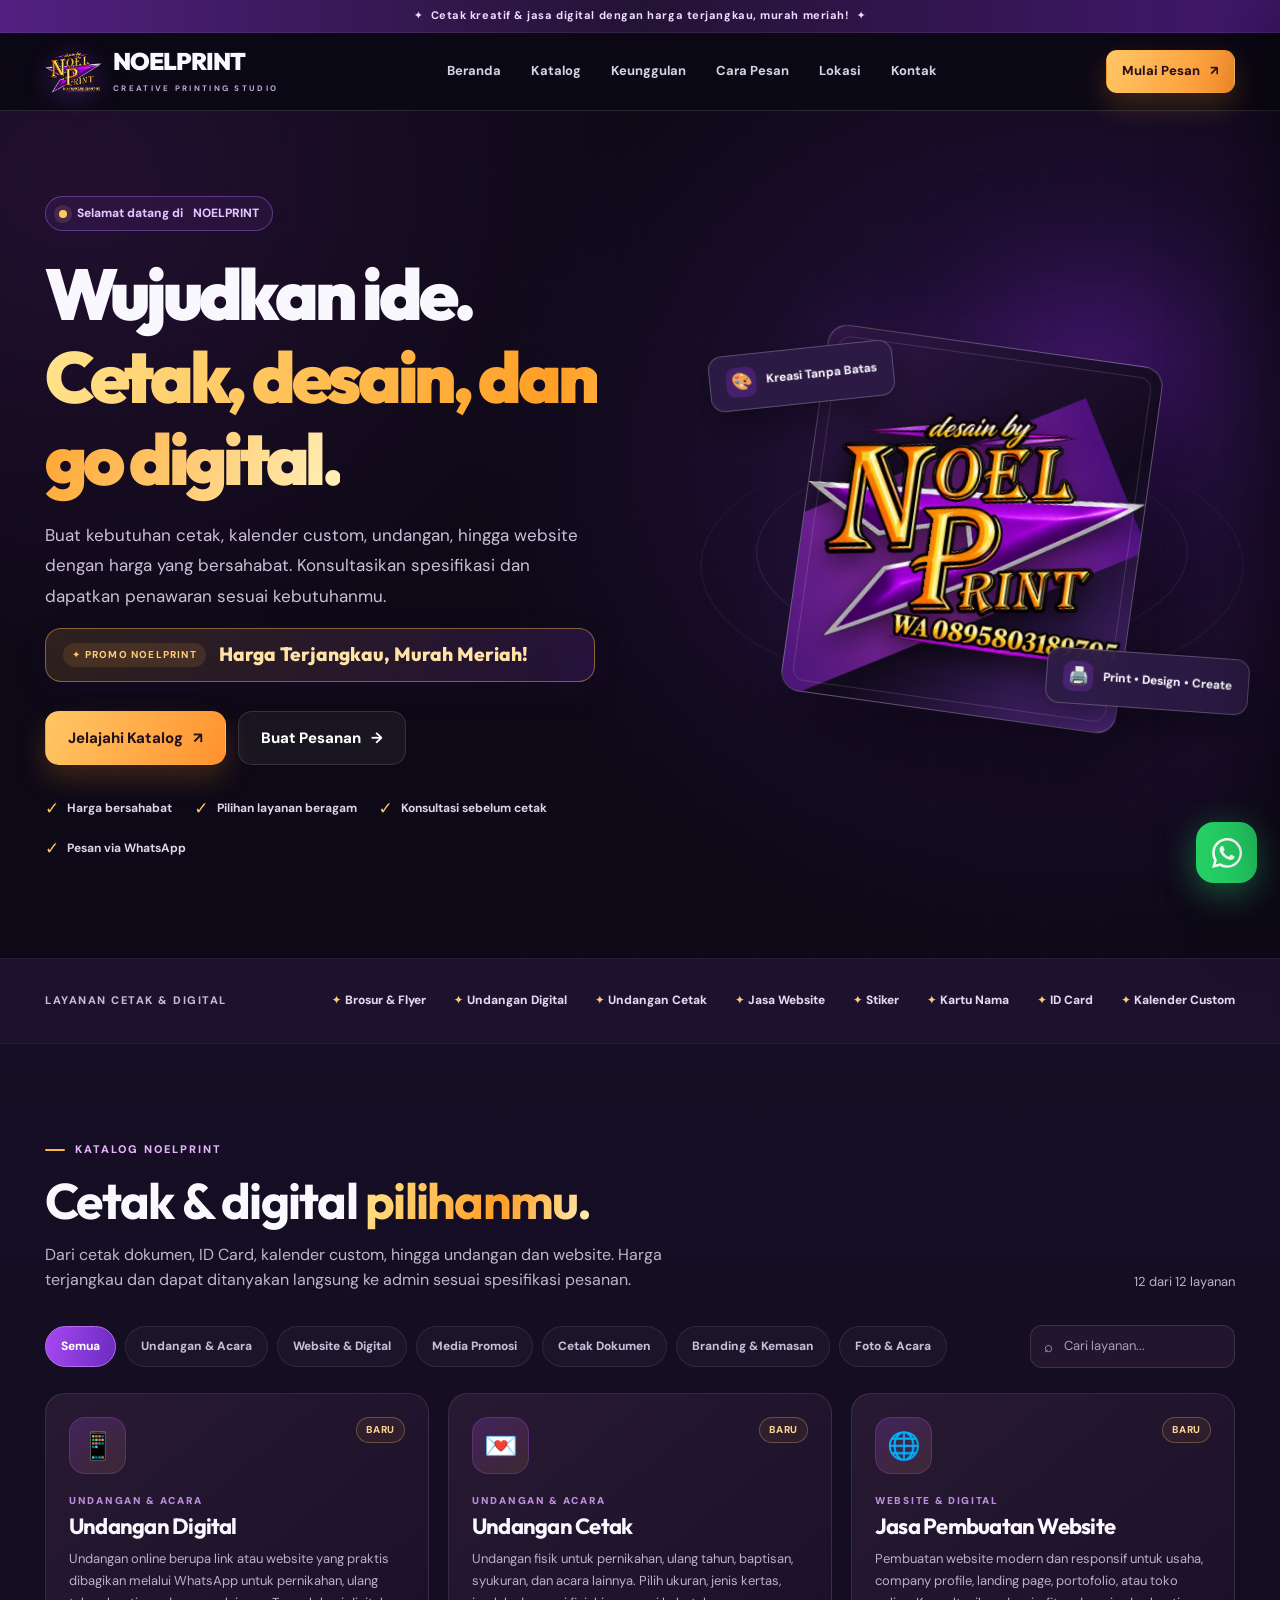
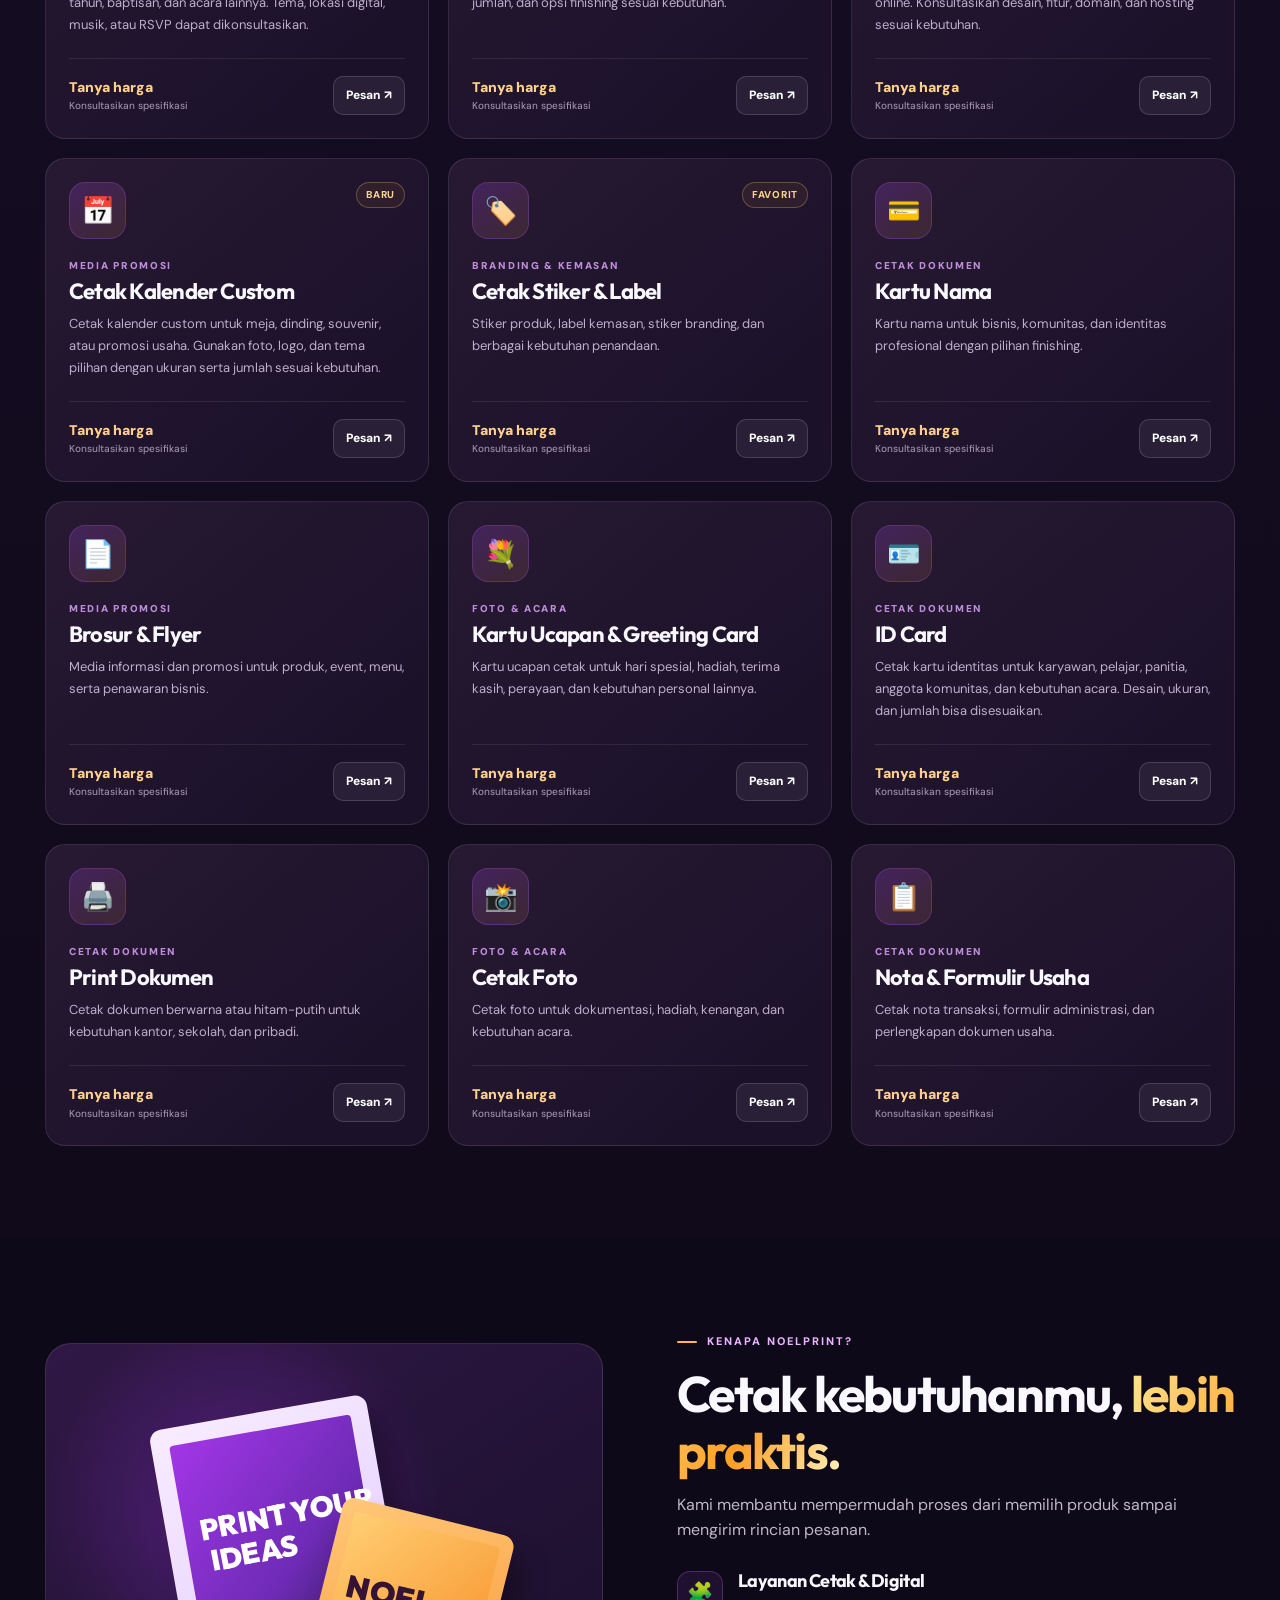
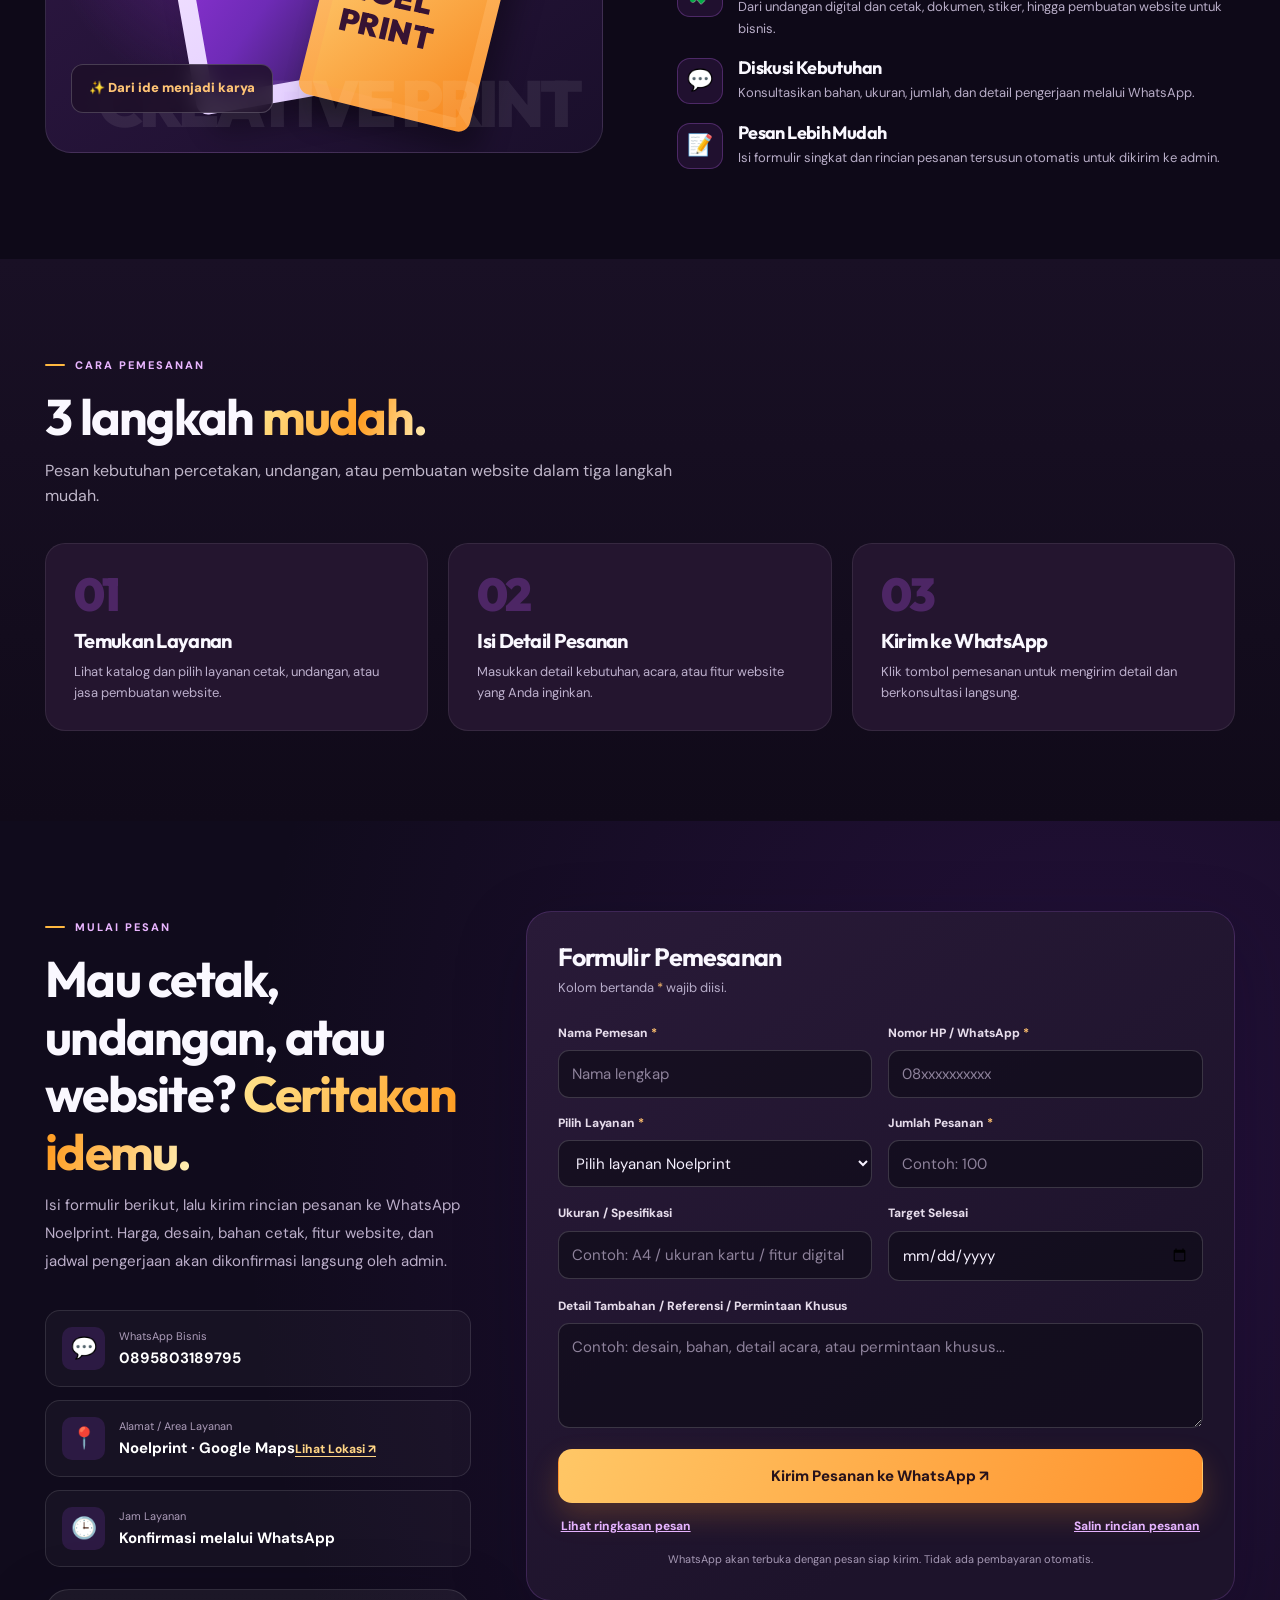
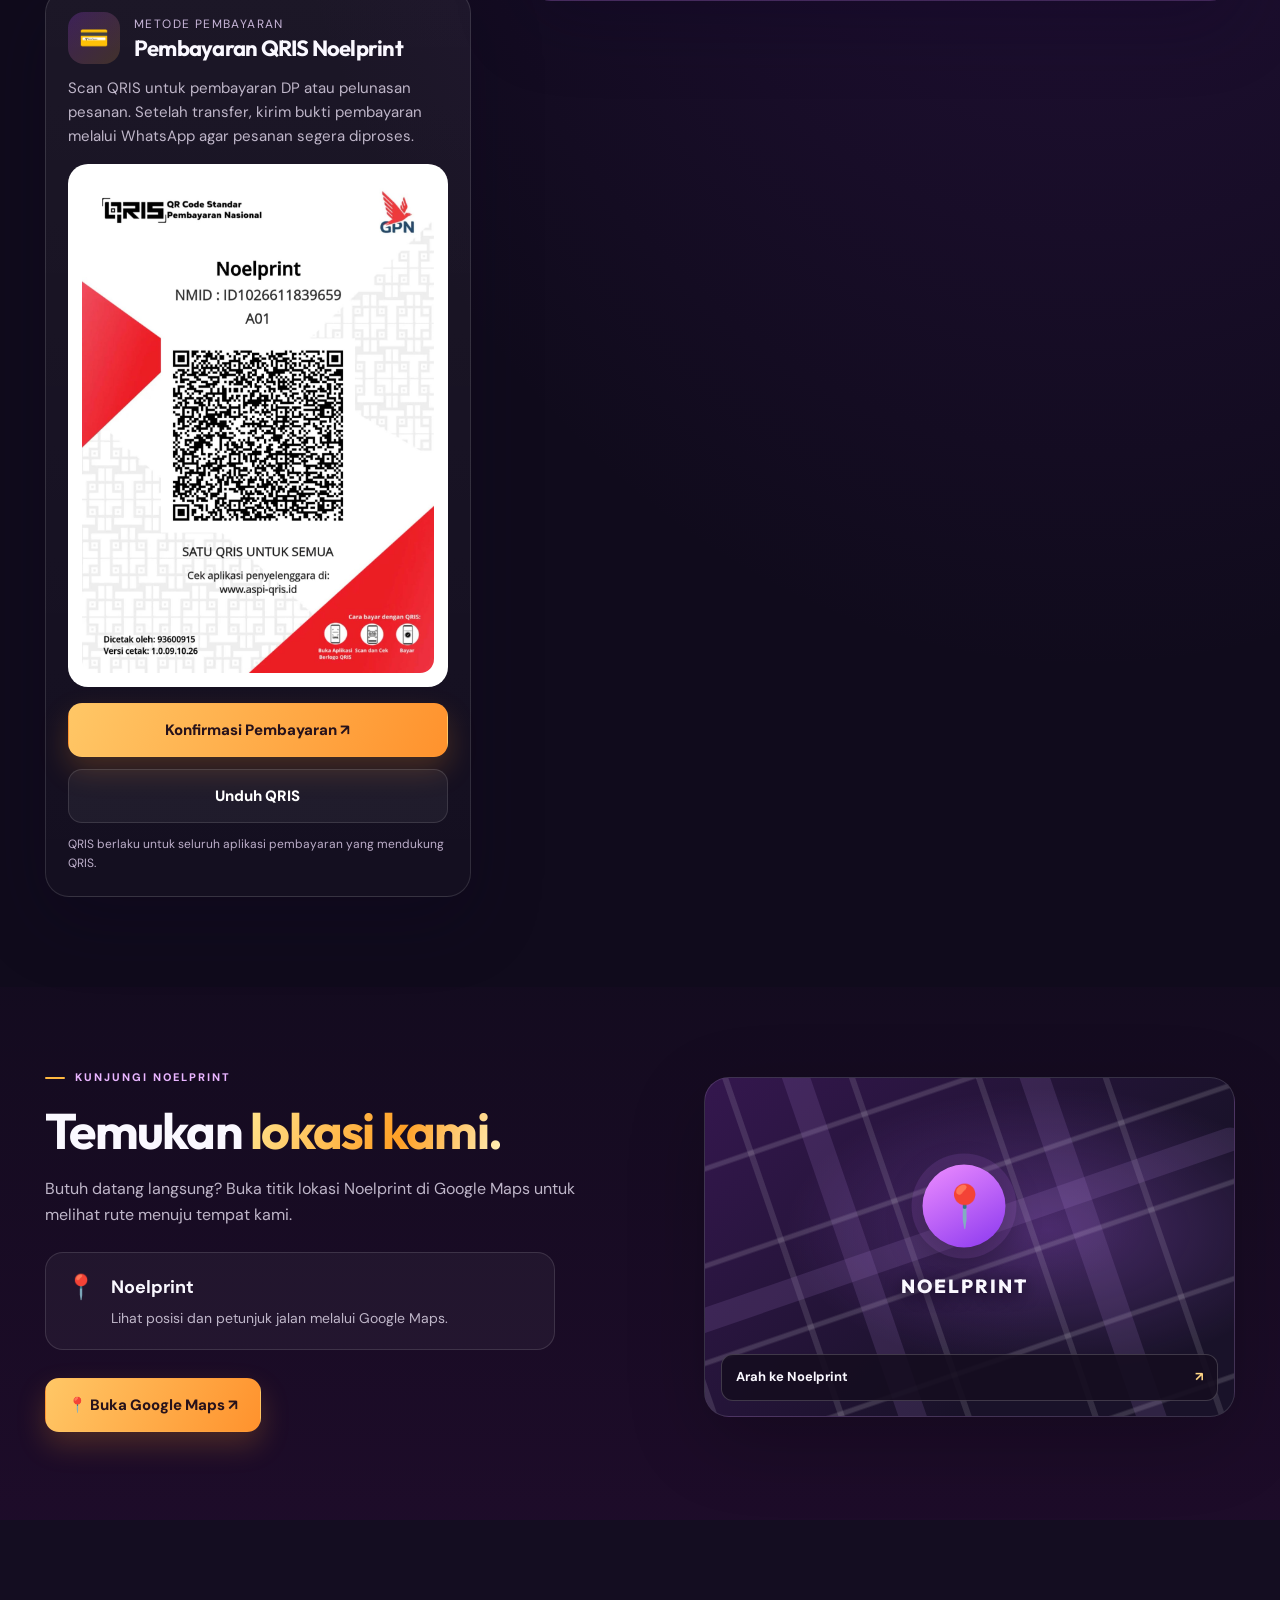
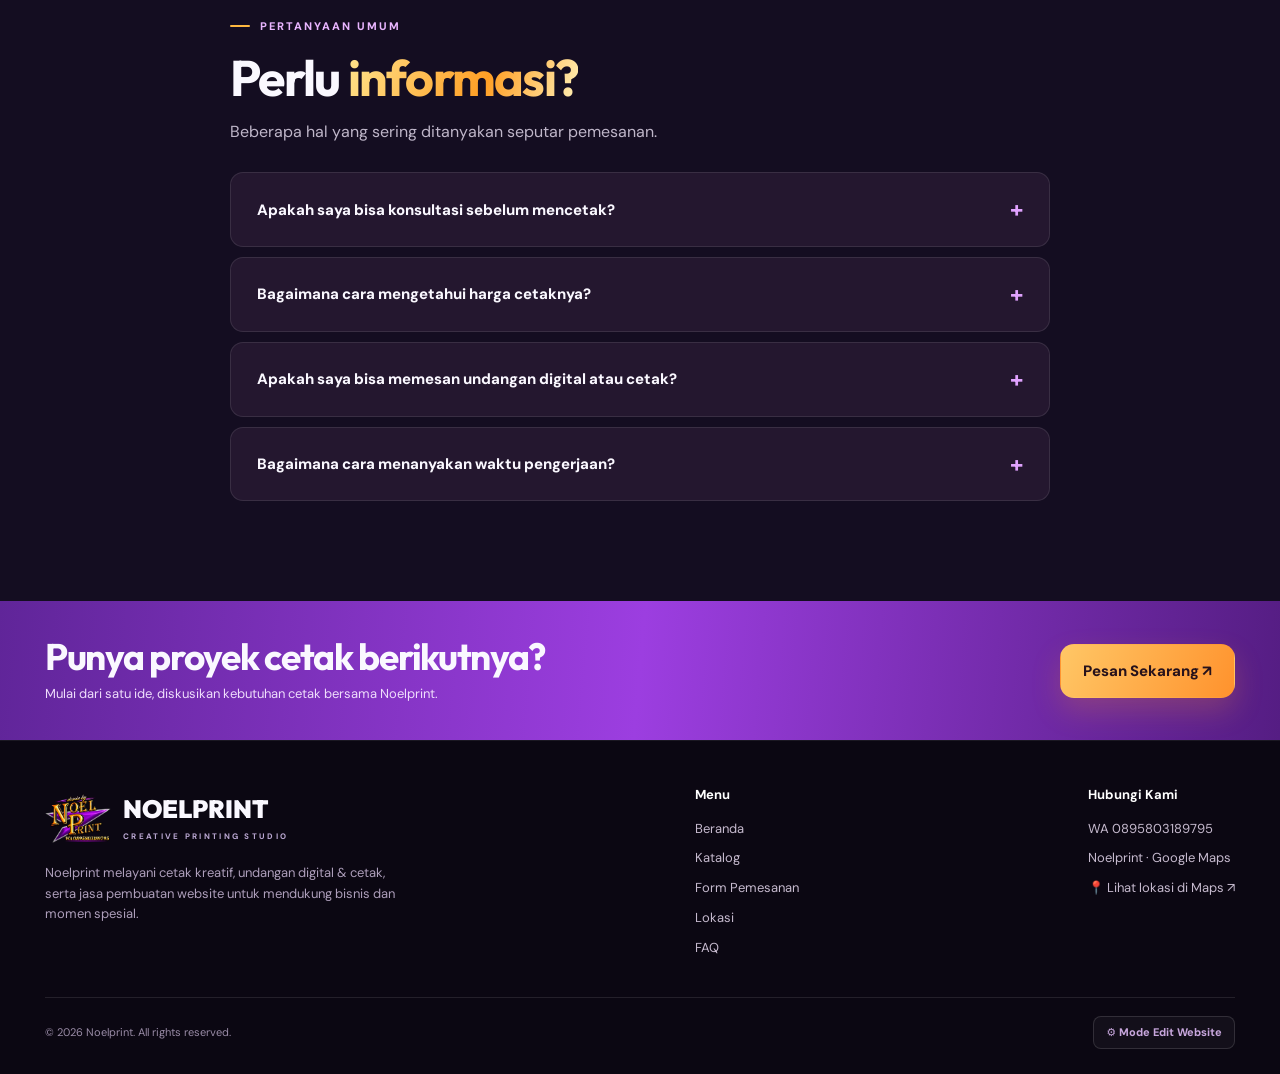
==== index.html @ 6c7ff6c9 "Add homepage entry point for GitHub Pages" ====
<!doctype html>
<html lang="id">
<head>
<meta charset="utf-8">
<meta name="viewport" content="width=device-width,initial-scale=1">
<title>Noelprint | Percetakan & Kreatif</title>
<meta name="description" content="Noelprint — percetakan, undangan, jasa pembuatan website, dan pembayaran QRIS.">
<meta http-equiv="refresh" content="0; url=./Noelprint_Website_Editable.html">
<link rel="canonical" href="./Noelprint_Website_Editable.html">
<style>html,body{margin:0;min-height:100%;background:#12091e;color:#fff;font:16px/1.6 system-ui,sans-serif}main{max-width:540px;margin:15vh auto;padding:32px;border:1px solid #624577;border-radius:18px;text-align:center}a{color:#ffcd78}</style>
<script>window.location.replace(new URL('./Noelprint_Website_Editable.html',window.location.href).href);</script>
</head>
<body><main><h1>NOELPRINT</h1><p>Sedang membuka website Noelprint…</p><p>Jika halaman tidak berpindah otomatis, <a href="./Noelprint_Website_Editable.html">klik di sini untuk membuka Noelprint</a>.</p></main></body></html>
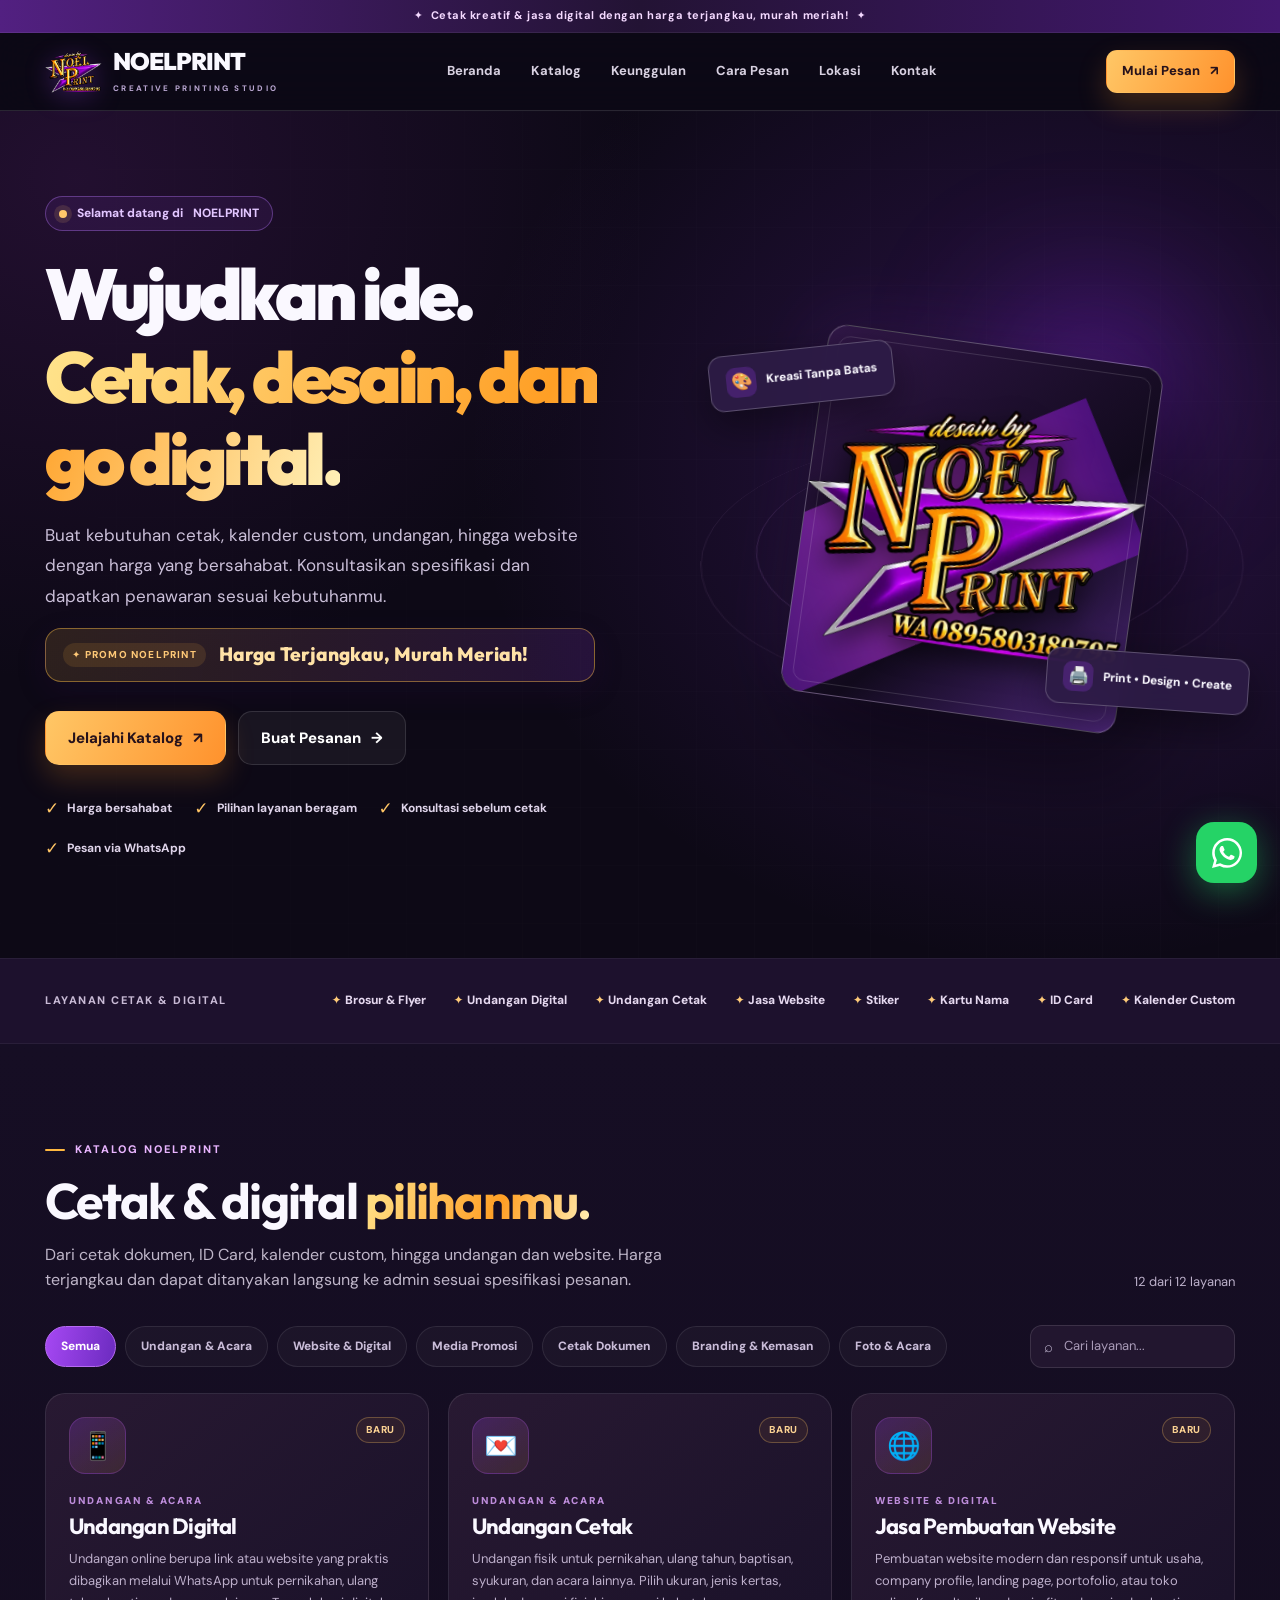
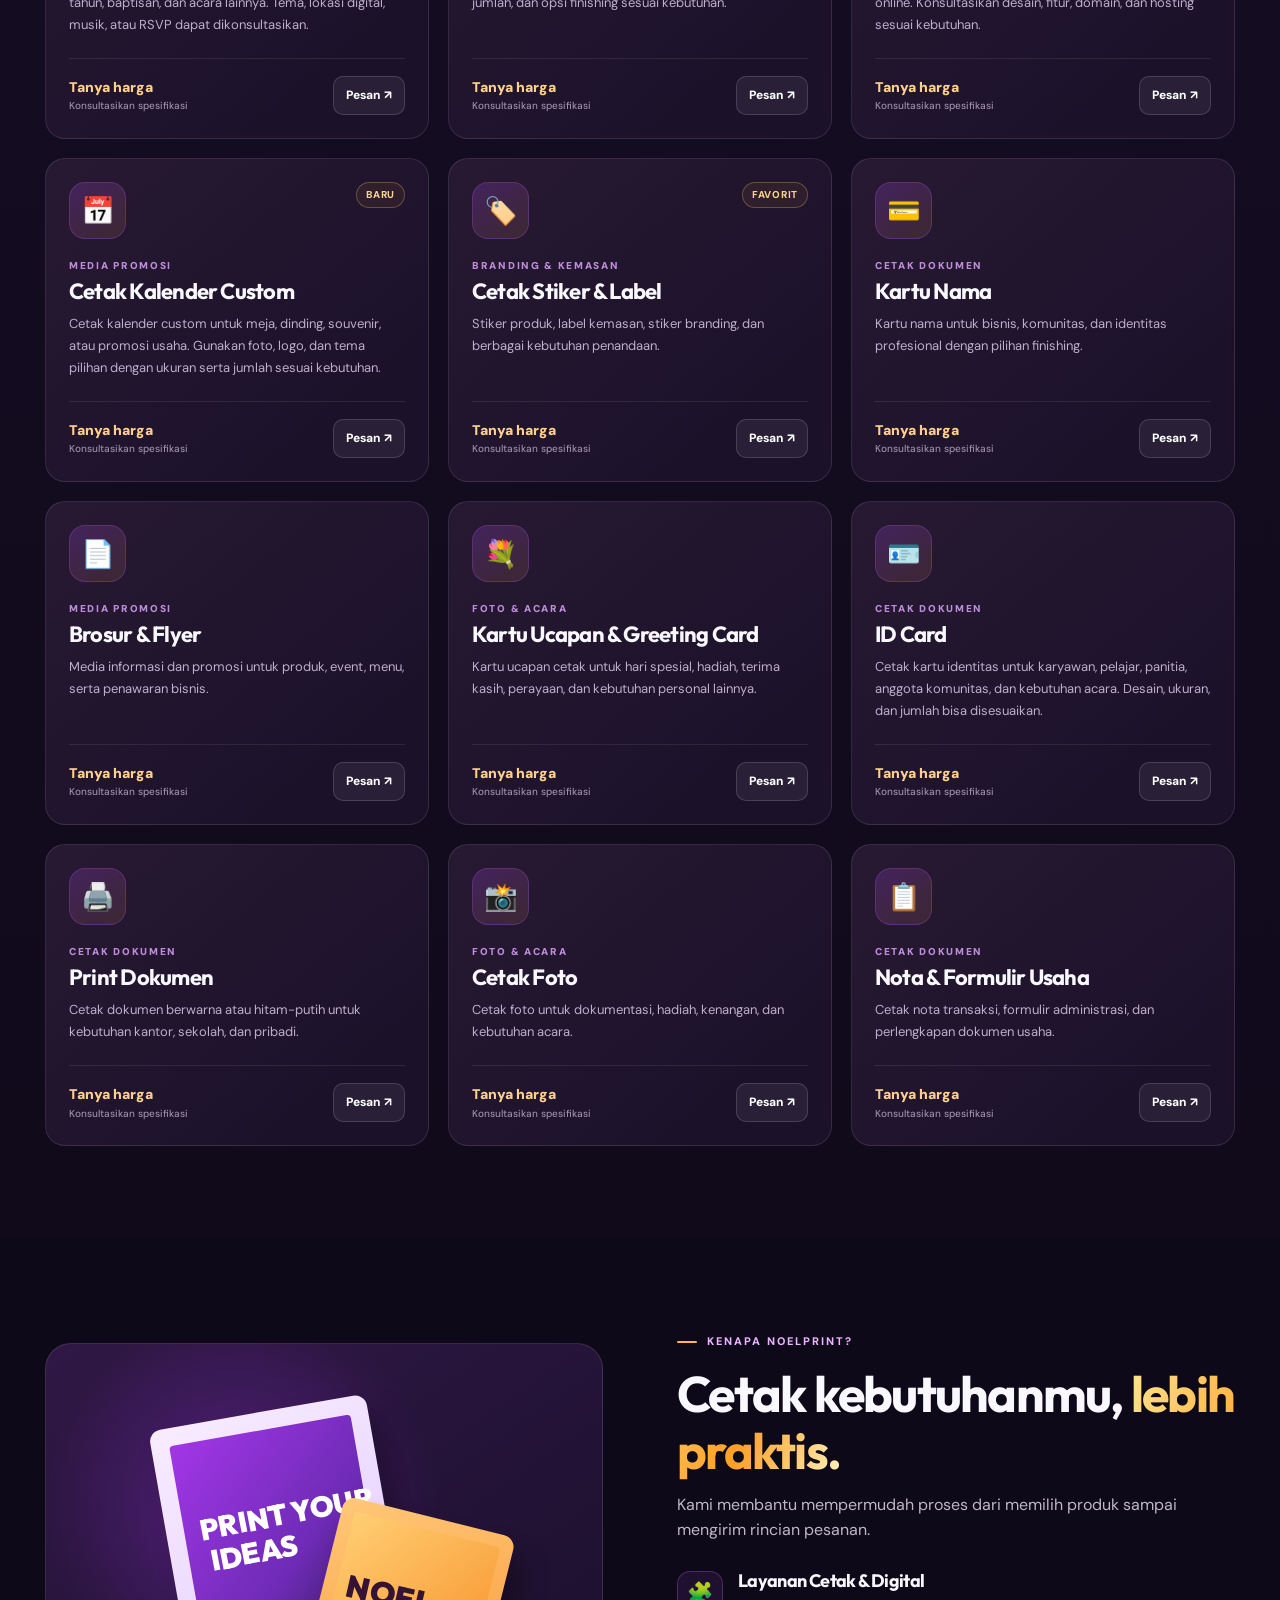
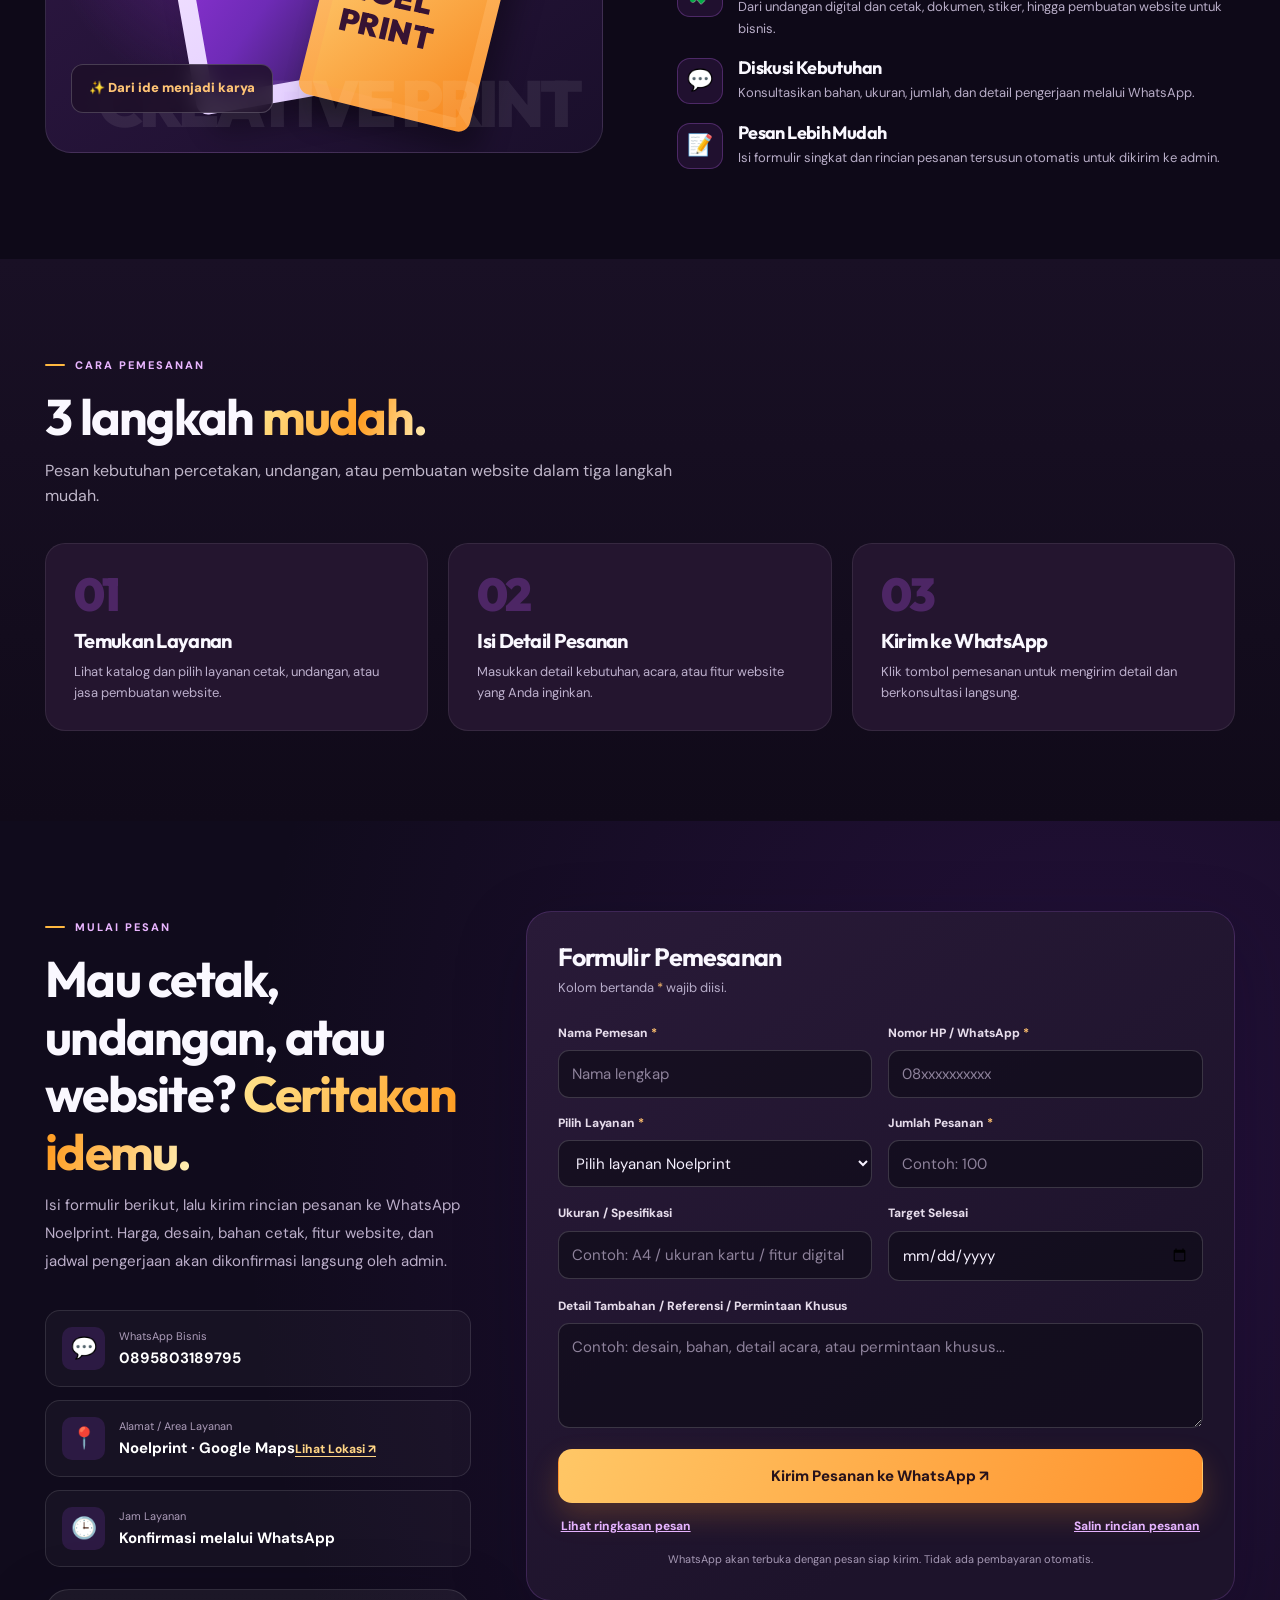
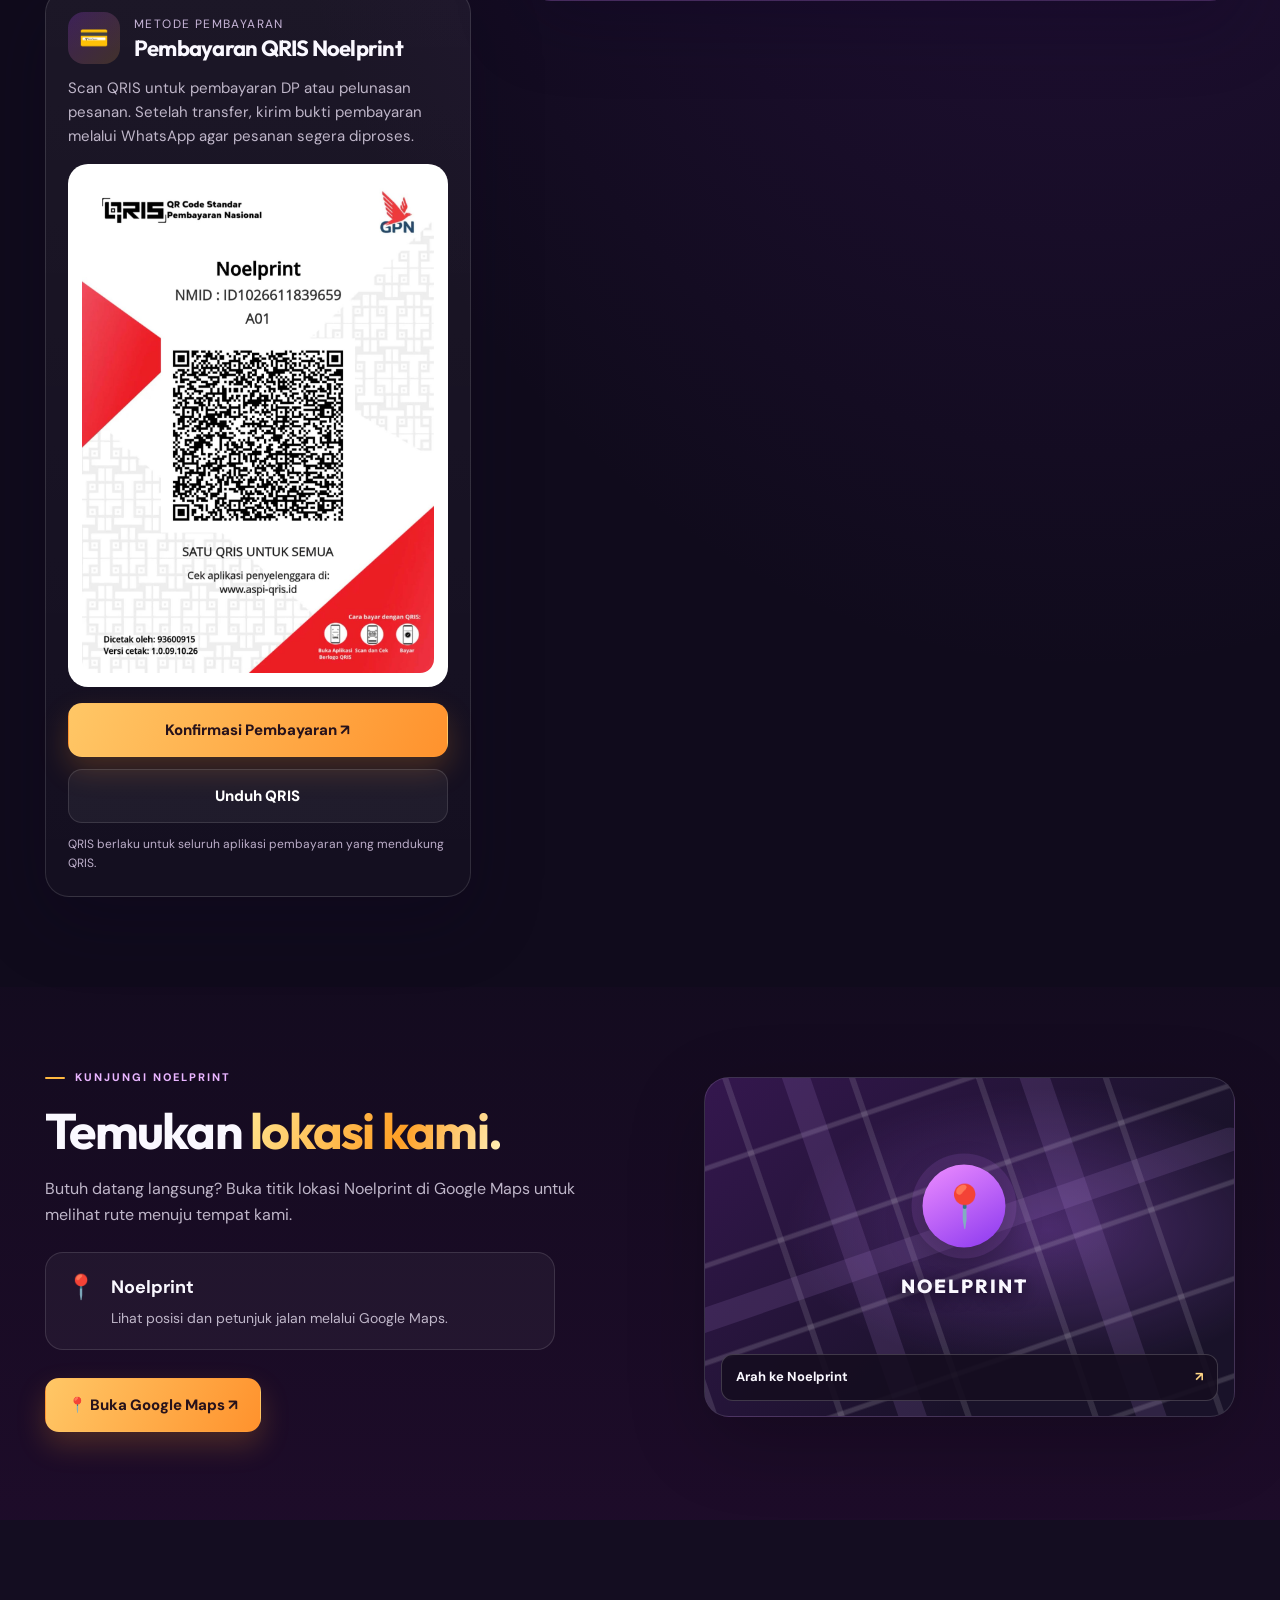
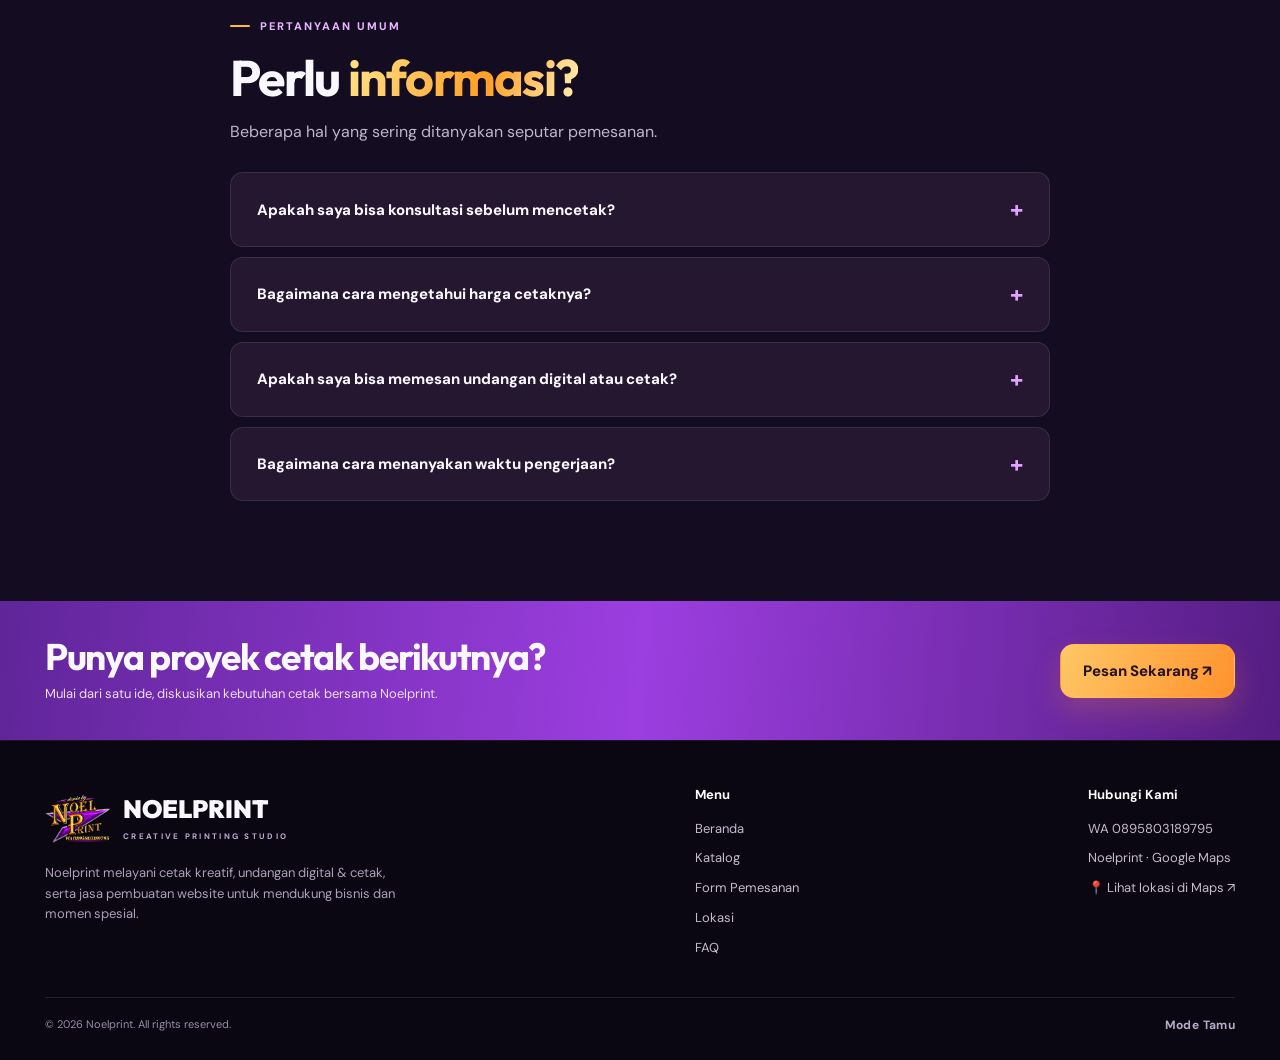
==== commit ab1ba70b: "Publish Noelprint guest homepage separate from owner editor" ====
--- a/index.html
+++ b/index.html
@@ -1,13 +1,186 @@
 <!doctype html>
 <html lang="id">
 <head>
-<meta charset="utf-8">
-<meta name="viewport" content="width=device-width,initial-scale=1">
+<meta charset="utf-8" />
+<meta name="viewport" content="width=device-width, initial-scale=1" />
+<meta name="theme-color" content="#140b20" />
+<meta name="description" content="Noelprint — jasa pembuatan website, undangan digital, undangan cetak, dan percetakan. Lihat katalog dan pesan langsung melalui WhatsApp." />
 <title>Noelprint | Percetakan & Kreatif</title>
-<meta name="description" content="Noelprint — percetakan, undangan, jasa pembuatan website, dan pembayaran QRIS.">
-<meta http-equiv="refresh" content="0; url=./Noelprint_Website_Editable.html">
-<link rel="canonical" href="./Noelprint_Website_Editable.html">
-<style>html,body{margin:0;min-height:100%;background:#12091e;color:#fff;font:16px/1.6 system-ui,sans-serif}main{max-width:540px;margin:15vh auto;padding:32px;border:1px solid #624577;border-radius:18px;text-align:center}a{color:#ffcd78}</style>
-<script>window.location.replace(new URL('./Noelprint_Website_Editable.html',window.location.href).href);</script>
+<style>
+@import url('https://fonts.googleapis.com/css2?family=DM+Sans:wght@400;500;600;700;800&family=Outfit:wght@400;500;600;700;800;900&display=swap');
+:root{--bg:#0d0916;--bg2:#160e25;--panel:#20152e;--purple:#a843f7;--accent:#a943f7;--yellow:#ffb840;--text:#faf8ff;--muted:#bfb6c9;--stroke:rgba(255,255,255,.12);--shadow:0 24px 70px rgba(12,3,31,.25);--radius:22px}
+*{box-sizing:border-box}html{scroll-behavior:smooth;scroll-padding-top:94px}body{margin:0;background:var(--bg);color:var(--text);font:15px/1.6 'DM Sans',system-ui,-apple-system,'Segoe UI',sans-serif;overflow-x:hidden}body.lock{overflow:hidden}button,input,textarea,select{font:inherit}button{cursor:pointer}a{text-decoration:none;color:inherit}button:focus-visible,a:focus-visible,input:focus-visible,select:focus-visible,textarea:focus-visible{outline:3px solid var(--yellow);outline-offset:3px}::selection{background:#ad51ee88;color:#fff}.container{width:min(1190px,calc(100% - 48px));margin:auto}.gradient-text{background:linear-gradient(110deg,#ffe28a 2%,#ff9f25 60%,#fff2ba);-webkit-background-clip:text;background-clip:text;color:transparent}.section{padding:90px 0}.eyebrow{display:inline-flex;align-items:center;gap:10px;color:#e9b5ff;font-weight:800;font-size:11px;text-transform:uppercase;letter-spacing:2px}.eyebrow:before{content:'';width:20px;height:2px;border-radius:2px;background:var(--yellow)}h1,h2,h3,h4,p{margin-top:0}h1,h2,h3,h4{font-family:'Outfit','DM Sans',sans-serif;line-height:1.15;letter-spacing:-.035em}h2{font-size:clamp(32px,4vw,50px);margin:14px 0 12px}h3{font-size:21px}.section-lead{color:var(--muted);font-size:16px;max-width:650px;margin:0}.btn{border:1px solid transparent;display:inline-flex;align-items:center;justify-content:center;gap:10px;border-radius:14px;padding:14px 22px;min-height:50px;font-weight:800;white-space:nowrap;transition:.2s transform,.2s background,.2s border,.2s box-shadow}.btn:hover{transform:translateY(-2px)}.btn-primary{background:linear-gradient(115deg,#ffc766,#ff922d);color:#27121b;box-shadow:0 13px 29px #ff992536}.btn-primary:hover{box-shadow:0 16px 30px #ff99254d}.btn-outline{background:rgba(255,255,255,.05);border-color:var(--stroke);color:#fff}.btn-outline:hover{background:rgba(255,255,255,.12)}.btn-purple{background:linear-gradient(115deg,var(--accent),#692ec9);color:#fff}.btn:disabled{opacity:.47;cursor:not-allowed;box-shadow:none;transform:none}.small-btn{padding:10px 15px;min-height:40px;font-size:13px;border-radius:11px}
+/* HEADER */
+.announcement{height:33px;background:linear-gradient(90deg,#522081,#231334,#43186f);border-bottom:1px solid #fff1;text-align:center;display:flex;align-items:center;justify-content:center;font-size:11px;letter-spacing:.05em;color:#f4d9ff;font-weight:700}.announcement strong{color:#ffce75}.site-header{position:sticky;top:0;z-index:40;background:rgba(13,9,22,.84);backdrop-filter:blur(20px);-webkit-backdrop-filter:blur(20px);border-bottom:1px solid var(--stroke)}.nav{height:77px;display:flex;align-items:center;justify-content:space-between;gap:16px}.brand{display:flex;align-items:center;gap:11px;min-width:0}.brand-symbol{width:57px;height:57px;object-fit:contain;filter:drop-shadow(0 5px 12px #a444f750)}.brand-name{font:900 24px/1 'Outfit',sans-serif;letter-spacing:-.04em}.brand-name span{color:var(--yellow)}.brand-sub{display:block;letter-spacing:2.3px;text-transform:uppercase;font-size:8px;font-weight:800;color:#b9a6d0;margin-top:5px}.nav-links{display:flex;align-items:center;gap:30px;font-weight:700;font-size:13px;color:#d8d1e1}.nav-links a:hover{color:var(--yellow)}.nav-actions{display:flex;align-items:center;gap:11px}.mobile-menu-btn{display:none;background:#ffffff15;border:1px solid var(--stroke);border-radius:11px;color:white;width:44px;height:44px;align-items:center;justify-content:center;font-size:22px}.mobile-menu{display:none;border-top:1px solid var(--stroke);padding:12px 24px 23px;background:#160e24}.mobile-menu a{display:block;padding:12px;border-bottom:1px solid #ffffff12;font-weight:700}.mobile-menu.open{display:block}
+/* HERO */
+.hero{position:relative;isolation:isolate;background:radial-gradient(ellipse 58% 76% at 83% 40%,rgba(130,44,213,.23),transparent 80%),radial-gradient(ellipse 60% 80% at 6% 8%,#3a164c7a,transparent 74%),#0d0916;overflow:hidden}.hero:before{content:'';position:absolute;inset:0;z-index:-1;opacity:.23;background-image:linear-gradient(#ffffff0d 1px,transparent 1px),linear-gradient(90deg,#ffffff0d 1px,transparent 1px);background-size:58px 58px;mask-image:linear-gradient(90deg,#0004,#000 70%)}.hero-inner{display:grid;grid-template-columns:1.08fr .92fr;align-items:center;gap:46px;padding:85px 0 95px;min-height:615px}.hero-pill{display:inline-flex;align-items:center;gap:10px;padding:7px 13px;border:1px solid #b779fa60;color:#e2c6ff;background:#9146d61b;border-radius:999px;font-size:12px;font-weight:800}.pulse{width:8px;height:8px;border-radius:100%;background:#ffc76a;box-shadow:0 0 0 5px #ffc76a20}.hero h1{font-size:clamp(46px,5.6vw,82px);letter-spacing:-.06em;margin:22px 0 19px;max-width:660px}.hero h1 strong{font-weight:900}.hero p{color:#cbc0d9;max-width:540px;font-size:17px;line-height:1.8}.hero-actions{display:flex;gap:12px;flex-wrap:wrap;margin:29px 0 30px}.hero-points{display:flex;flex-wrap:wrap;gap:13px 22px;color:#dfd4ea;font-size:12px;font-weight:700}.hero-points span{display:flex;align-items:center;gap:8px}.check{color:#ffc565;font-size:17px}.hero-art{height:472px;position:relative;display:flex;align-items:center;justify-content:center;perspective:800px}.orbit{position:absolute;border:1px solid #dd9aff25;border-radius:50%;width:420px;height:420px;transform:rotateX(63deg) rotate(-16deg)}.orbit:nth-child(2){width:520px;height:520px;border-color:#efb5ff13}.poster-card{height:370px;width:338px;position:relative;transform:rotate(8deg);border:1px solid #fff4;border-radius:20px;background:linear-gradient(135deg,#301647,#110a1c 60%,#4d267a);box-shadow:24px 35px 100px #0008,-16px -16px 70px #a74cff17;overflow:hidden;display:flex;align-items:center;justify-content:center}.poster-card:before{content:'';position:absolute;width:390px;height:165px;transform:rotate(-30deg);background:linear-gradient(90deg,#6d1cb1,#dd42f4,#7115b6);left:-60px;top:125px;filter:blur(0px);opacity:.6}.poster-card:after{content:'';position:absolute;inset:10px;border:1px solid #fff2;border-radius:12px;pointer-events:none}.poster-card img{position:relative;z-index:2;width:102%;max-height:360px;object-fit:contain;filter:drop-shadow(0 10px 12px #0008)}.floating-tag{position:absolute;z-index:3;display:flex;align-items:center;gap:10px;padding:12px 16px;border:1px solid #ffffff3a;border-radius:14px;box-shadow:0 15px 40px #0006;backdrop-filter:blur(18px);background:#2c1b45e9;font-size:12px;font-weight:800}.floating-tag .bubble{display:grid;place-items:center;height:30px;width:30px;border-radius:9px;background:#a13ef53b;font-size:17px}.tag-one{top:55px;left:0;transform:rotate(-6deg)}.tag-two{bottom:56px;right:-14px;transform:rotate(4deg)}.hero-decoration{position:absolute;border-radius:50%;filter:blur(70px);background:#9524ff59;width:180px;height:180px;top:0;right:50px}
+/* STRIP */
+.strip{background:#1d112d;border-top:1px solid #ffffff0e;border-bottom:1px solid #ffffff0e}.strip-inner{display:flex;align-items:center;justify-content:space-between;gap:18px;min-height:84px}.strip-label{font-weight:800;color:#c8bad5;letter-spacing:1.5px;font-size:11px}.strip-list{display:flex;flex-wrap:wrap;justify-content:flex-end;gap:15px 28px;font-weight:800;font-size:12px;color:#e5d8ef}.strip-list b{color:#ffcb79}
+/* CATALOG */
+.catalog{background:linear-gradient(180deg,#160e24,#100a1b)}.section-heading{display:flex;align-items:flex-end;justify-content:space-between;gap:24px;margin-bottom:32px}.counter{color:#bcb0ca;font-size:13px;white-space:nowrap}.catalog-toolbar{display:flex;justify-content:space-between;align-items:center;gap:14px;margin-bottom:25px;flex-wrap:wrap}.filters{display:flex;gap:9px;flex-wrap:wrap}.filter-btn{background:#ffffff08;color:#c9bcd8;border:1px solid #ffffff17;border-radius:100px;padding:10px 15px;font-size:12px;font-weight:800;transition:.18s}.filter-btn:hover,.filter-btn.active{background:linear-gradient(100deg,#a648f3,#6b2bbf);border-color:#b66af2;color:white}.search-box{display:flex;align-items:center;gap:9px;min-width:205px;height:43px;border:1px solid #ffffff1e;background:#22162f;border-radius:12px;padding:0 13px;color:#bcb2cb}.search-box input{width:100%;background:none;border:0;outline:0;color:white;font-size:13px}.search-box input::placeholder{color:#a99bb8}.cards{display:grid;grid-template-columns:repeat(3,minmax(0,1fr));gap:19px}.service-card{position:relative;background:linear-gradient(140deg,#281932,#1b122a 78%);border:1px solid #ffffff19;border-radius:20px;padding:23px;display:flex;flex-direction:column;min-height:292px;transition:.24s transform,.24s border,.24s box-shadow;overflow:hidden}.service-card:before{content:'';position:absolute;inset:0;border-top:2px solid transparent;background:linear-gradient(90deg,var(--accent),transparent) top/100% 2px no-repeat;opacity:0;transition:.2s;pointer-events:none}.service-card:hover{transform:translateY(-6px);border-color:#b45af97a;box-shadow:0 22px 40px #06031060}.service-card:hover:before{opacity:1}.card-top{display:flex;justify-content:space-between;align-items:start}.service-icon{height:57px;width:57px;border-radius:16px;background:linear-gradient(145deg,#a949f739,#ffb8411b);border:1px solid #b95af13c;display:grid;place-items:center;font-size:27px}.card-badge{font-size:10px;font-weight:800;text-transform:uppercase;letter-spacing:.7px;color:#fbd292;background:#ffad3b12;border:1px solid #ffc66349;border-radius:30px;padding:4px 9px}.card-cat{display:block;margin:19px 0 5px;font-size:10px;letter-spacing:1.7px;text-transform:uppercase;color:#bd8cda;font-weight:900}.service-card h3{margin:0 0 9px;font-size:22px}.service-card .desc{font-size:13px;color:#bdafcb;margin-bottom:22px;line-height:1.68}.card-foot{border-top:1px solid #ffffff16;padding-top:17px;margin-top:auto;display:flex;align-items:center;justify-content:space-between;gap:9px}.card-price{color:#ffd08b;font-weight:900;font-size:14px}.card-price small{display:block;color:#9b8fa8;font-weight:500;font-size:10px}.card-foot .mini-order{background:#ffffff10;border:1px solid #ffffff25;color:#fff;padding:9px 12px;border-radius:10px;font-size:12px;font-weight:800}.card-foot .mini-order:hover{background:#a746ed}.empty-state{padding:60px 15px;text-align:center;border:1px dashed #ffffff35;border-radius:22px;color:#a9a0b6}.empty-state strong{color:white;display:block;font-size:21px;margin-bottom:6px}
+/* WHY */
+.why{background:#0e0918}.why-grid{display:grid;grid-template-columns:1fr 1fr;gap:74px;align-items:center}.feature-visual{position:relative;height:410px;border-radius:26px;background:radial-gradient(circle at 35% 40%,#7627ae96,transparent 45%),linear-gradient(145deg,#301846,#1a0f2b);border:1px solid #ffffff1b;overflow:hidden;display:flex;align-items:center;justify-content:center}.feature-visual:after{content:'CREATIVE PRINT';position:absolute;bottom:16px;right:23px;color:#ffffff14;font:900 65px/1 'Outfit',sans-serif;white-space:nowrap;letter-spacing:-4px}.mock-sheet{width:220px;height:289px;border-radius:12px;background:linear-gradient(155deg,#f9ecff,#dfc8ff);position:absolute;transform:rotate(-10deg) translateX(-43px);box-shadow:14px 20px 28px #0005;overflow:hidden}.mock-sheet:before{content:'';position:absolute;inset:18px;background:linear-gradient(135deg,#a236e7,#6e2bb6 55%,#25173f);border-radius:4px}.mock-sheet:after{content:'PRINT YOUR\A  IDEAS';white-space:pre;position:absolute;font:900 29px/1.1 'Outfit';color:#fff;inset:89px 0 0 35px;transform:rotate(-1deg)}.mock-sheet-small{height:202px;width:176px;background:linear-gradient(150deg,#ffc879,#fa9632);transform:rotate(14deg) translate(96px,45px)}.mock-sheet-small:before{background:linear-gradient(130deg,#ffce73,#f78b23);inset:13px}.mock-sheet-small:after{content:'NOEL\A PRINT';font-size:31px;color:#371333;inset:68px 0 0 24px}.feature-chip{position:absolute;bottom:39px;left:25px;z-index:3;padding:13px 17px;background:#1e1028db;backdrop-filter:blur(10px);border-radius:12px;border:1px solid #ffffff30;font-weight:900;color:#ffc475;font-size:13px}.feature-list{display:grid;gap:18px;margin-top:28px}.feature-item{display:flex;gap:15px}.feature-item .iconbox{height:46px;width:46px;flex-shrink:0;display:grid;place-items:center;border-radius:13px;background:#b752ee1b;border:1px solid #bf67f24a;font-size:21px}.feature-item h3{font-size:18px;margin:0 0 4px}.feature-item p{font-size:13px;margin:0;color:#b8adc7;line-height:1.7}
+/* STEPS */
+.steps{background:linear-gradient(180deg,#191025,#100a19)}.steps-grid{display:grid;grid-template-columns:repeat(3,1fr);gap:20px;margin-top:34px}.step{background:#24152f;border:1px solid #ffffff15;border-radius:20px;padding:27px 28px;position:relative}.step-number{font:900 46px/1 'Outfit';letter-spacing:-3px;color:#ad51e54d;margin-bottom:12px}.step h3{font-size:20px;margin-bottom:10px}.step p{margin:0;color:#bdb0cd;font-size:13px}
+/* FORM */
+.order-section{background:radial-gradient(ellipse at 85% 20%,#6b23a538,transparent 55%),#100b1c}.order-grid{display:grid;grid-template-columns:.75fr 1.25fr;gap:55px;align-items:start}.order-note{color:#bcafca;font-size:15px;line-height:1.85}.contact-block{margin-top:35px;display:grid;gap:13px}.contact-card{display:flex;align-items:center;gap:14px;padding:16px;border:1px solid #ffffff1d;background:#ffffff08;border-radius:15px}.contact-card .contact-icon{display:grid;place-items:center;background:#a34bed27;border-radius:10px;width:43px;height:43px;font-size:21px}.contact-card small{display:block;color:#ac9cb9;font-size:11px}.contact-card strong{color:#fff;font-size:15px;overflow-wrap:anywhere}.form-panel{border:1px solid #b569ed36;border-radius:25px;background:linear-gradient(145deg,#291a38,#1d132b 75%);padding:31px;box-shadow:var(--shadow)}.form-panel h3{font-size:25px;margin:0 0 6px}.form-caption{color:#b8adca;margin:0 0 25px;font-size:13px}.form-grid{display:grid;grid-template-columns:1fr 1fr;gap:16px}.field{display:flex;flex-direction:column;gap:7px}.field.wide{grid-column:1/-1}.field label{font-size:12px;color:#e6dceb;font-weight:800}.field label em{font-style:normal;color:#ffc06e}.control{width:100%;min-height:47px;border:1px solid #ffffff2a;background:#0e0b18a6;border-radius:11px;color:#f6f1ff;padding:11px 13px;outline:0;transition:border .2s}.control:focus{border-color:#c380ff;box-shadow:0 0 0 3px #bd74ff1c}.control::placeholder{color:#8e829b}.control option{background:#20152d}.field textarea{min-height:105px;resize:vertical}.order-submit{width:100%;margin-top:21px}.fineprint{font-size:11px;color:#a699b5;text-align:center;margin:12px 0 0}.message-preview{background:#100b1c;padding:14px;border-radius:12px;border:1px dashed #ab74d65e;font-size:11px;color:#bbb1cd;white-space:pre-wrap;overflow-wrap:anywhere;max-height:170px;overflow:auto;margin-top:15px;display:none}.message-preview.show{display:block}.order-tools{display:flex;align-items:center;justify-content:space-between;gap:12px;margin-top:11px;flex-wrap:wrap}.text-btn{background:none;border:0;color:#e6b3ff;text-decoration:underline;font-size:12px;font-weight:800;padding:3px}.text-btn:hover{color:#ffc96f}
+/* FAQ */
+.faq{background:#140d21}.faq-wrap{max-width:820px;margin:auto}.faq-wrap .section-lead{margin-bottom:28px}.faq details{background:#24172f;border:1px solid #ffffff19;border-radius:13px;margin:10px 0;padding:0 20px}.faq summary{padding:18px 6px;cursor:pointer;font-weight:800;list-style:none;display:flex;align-items:center;justify-content:space-between;gap:12px}.faq summary::-webkit-details-marker{display:none}.faq summary:after{content:'+';font-size:23px;color:#e0a2ff}.faq details[open] summary:after{content:'−'}.faq details p{color:#b6a9c4;margin:0;padding:0 4px 18px;font-size:13px}
+/* CTA & FOOTER */
+.cta-band{padding:35px 0;background:linear-gradient(95deg,#602599,#9c3ee0 50%,#551d83)}.cta-inner{display:flex;align-items:center;justify-content:space-between;gap:25px}.cta-band h2{font-size:clamp(25px,3vw,37px);margin:0 0 5px}.cta-band p{margin:0;color:#efddfc;font-size:13px}footer{background:#0b0712;border-top:1px solid #fff1;padding:44px 0 25px}.footer-top{display:flex;justify-content:space-between;gap:30px;flex-wrap:wrap}.footer-brand{display:flex;align-items:center;gap:12px}.footer-brand img{width:66px;height:66px;object-fit:contain}.footer-summary{max-width:360px;color:#ad9eba;font-size:13px;margin-top:12px}.footer-links{display:flex;flex-direction:column;gap:9px;font-size:13px;color:#c6bace}.footer-links b{color:#fff;margin-bottom:4px}.footer-links a:hover{color:#ffbf65}.footer-bottom{display:flex;justify-content:space-between;align-items:center;gap:16px;border-top:1px solid #ffffff1a;margin-top:38px;padding-top:18px;font-size:11px;color:#998ba6;flex-wrap:wrap}.edit-access{border:1px solid #ffffff21;border-radius:8px;padding:7px 12px;background:#ffffff09;color:#c7a6dc;font-size:11px;font-weight:800}.edit-access:hover{color:#fff;background:#7339ae}.wa-floating{position:fixed;right:23px;bottom:23px;z-index:44;width:61px;height:61px;border-radius:18px;display:flex;align-items:center;justify-content:center;background:#25d366;color:#fff;box-shadow:0 8px 35px #25d36670;transition:transform .2s}.wa-floating:hover{transform:translateY(-3px) scale(1.04)}.wa-floating svg{width:30px;height:30px}.wa-floating.hidden{display:none}.toast{position:fixed;bottom:99px;right:22px;z-index:100;background:#fff;color:#22102f;padding:12px 18px;border-radius:11px;font-size:13px;font-weight:800;box-shadow:0 10px 40px #0006;transform:translateY(18px);opacity:0;pointer-events:none;transition:.3s;max-width:340px}.toast.show{transform:translateY(0);opacity:1}
+/* EDIT DRAWER */
+.overlay{position:fixed;inset:0;background:#030207ae;z-index:79;opacity:0;pointer-events:none;transition:opacity .2s}.overlay.open{opacity:1;pointer-events:auto}.admin{position:fixed;z-index:80;right:0;top:0;bottom:0;width:min(570px,100%);background:#161021;border-left:1px solid #ffffff26;box-shadow:-25px 0 80px #0008;transform:translateX(103%);transition:transform .28s ease;display:flex;flex-direction:column}.admin.open{transform:translateX(0)}.admin-header{display:flex;align-items:center;justify-content:space-between;padding:23px 25px;border-bottom:1px solid #ffffff21}.admin-header h2{font-size:24px;margin:4px 0 0}.close-btn{border:1px solid #ffffff25;background:#ffffff12;color:white;border-radius:10px;width:39px;height:39px;font-size:24px;display:grid;place-items:center}.admin-tabs{padding:14px 20px;border-bottom:1px solid #ffffff16;display:flex;gap:7px;overflow-x:auto}.admin-tab{border:1px solid #ffffff1b;background:#ffffff09;color:#c8b7d4;border-radius:9px;white-space:nowrap;padding:10px 13px;font-size:12px;font-weight:800}.admin-tab.active{background:#a747ef;color:white;border-color:#a747ef}.admin-body{overflow-y:auto;padding:22px 25px 32px;flex:1}.admin-panel{display:none}.admin-panel.active{display:block}.admin-panel h3{font-size:21px;margin-bottom:5px}.admin-description{color:#b9a9c5;font-size:12px;margin-bottom:19px}.admin-stack{display:grid;gap:15px}.admin-actions{position:sticky;bottom:0;display:flex;gap:8px;background:#161021;padding:15px 25px;border-top:1px solid #ffffff1c}.admin-actions .btn{flex:1}.admin-tip{padding:13px;background:#51316140;border:1px solid #ac62e643;border-radius:11px;color:#d7b8e7;font-size:12px;line-height:1.65;margin:17px 0}.admin-divider{border:0;height:1px;background:#ffffff18;margin:20px 0}.logo-preview{max-width:210px;max-height:105px;object-fit:contain;display:block;background:#241332;border:1px solid #ffffff19;padding:6px;border-radius:12px;margin-bottom:7px}.toggle-field{display:flex;align-items:center;justify-content:space-between;gap:15px;background:#ffffff09;border:1px solid #ffffff16;border-radius:11px;padding:14px}.toggle-field strong{display:block;font-size:13px}.toggle-field small{display:block;color:#ab9dbc;font-size:11px}.toggle-field input{width:20px;height:20px;accent-color:#ab4af6}.catalog-admin-list{display:grid;gap:10px;margin-top:16px}.admin-service{display:flex;align-items:center;gap:11px;border:1px solid #ffffff1a;background:#ffffff08;border-radius:11px;padding:12px}.admin-service .emoji{font-size:24px;width:38px;text-align:center}.admin-service .info{flex:1;min-width:0}.admin-service .info strong{font-size:13px;display:block;overflow:hidden;text-overflow:ellipsis;white-space:nowrap}.admin-service .info small{color:#ae9fc0;font-size:10px}.admin-service button{border:1px solid #ffffff28;background:#ffffff10;color:#fff;border-radius:8px;padding:7px 10px;font-size:11px;font-weight:800}.admin-service button.danger{color:#ffb7be}.inline-actions{display:flex;gap:6px}.editor-modal{position:fixed;z-index:95;inset:0;display:none;align-items:center;justify-content:center;padding:15px;background:#000a}.editor-modal.open{display:flex}.editor-box{width:min(555px,100%);max-height:94vh;overflow-y:auto;background:#20142f;border:1px solid #ffffff35;border-radius:20px;padding:23px;box-shadow:0 18px 80px #0009}.editor-head{display:flex;align-items:center;justify-content:space-between;margin-bottom:20px}.editor-head h3{margin:0}.editor-fields{display:grid;grid-template-columns:1fr 1fr;gap:13px}.editor-buttons{display:flex;gap:8px;justify-content:flex-end;margin-top:20px}.modal-warn{font-size:11px;color:#c9b5d3}.help-card{background:#ffffff09;border:1px solid #ffffff18;border-radius:13px;padding:16px;margin-bottom:13px}.help-card h4{font-size:16px;margin-bottom:7px}.help-card p{font-size:12px;color:#baaacc;margin:0}.backup-buttons{display:flex;gap:9px;flex-wrap:wrap;margin:16px 0}.backup-buttons .btn{flex:1;font-size:12px}.color-row{display:flex;align-items:center;gap:12px}.color-row input{width:52px;height:45px;border:0;background:none;cursor:pointer}.hide{display:none!important}
+.invite-fields{grid-column:1/-1;background:linear-gradient(135deg,rgba(172,77,248,.13),rgba(255,184,64,.06));border:1px solid rgba(182,126,236,.29);border-radius:16px;padding:17px}.invite-info{display:flex;flex-direction:column;gap:3px;margin-bottom:14px}.invite-info strong{color:#ffcd77;font-size:15px}.invite-info span{font-size:12px;line-height:1.6;color:#d8c8e5}.invite-grid{gap:14px}.invite-grid .control{background:#160e25}@media(max-width:1080px){.nav-links{gap:16px}.hero-inner{gap:12px}.hero-art{transform:scale(.88)}.cards{grid-template-columns:repeat(2,1fr)}.why-grid{gap:35px}.order-grid{gap:30px}}@media(max-width:800px){.container{width:min(100% - 34px,620px)}.nav{height:66px}.nav-links,.nav-actions>.desktop-cta{display:none}.mobile-menu-btn{display:flex}.brand-symbol{width:48px;height:48px}.brand-name{font-size:22px}.hero-inner{display:flex;flex-direction:column;text-align:center;padding:61px 0 40px;gap:25px;min-height:0}.hero h1{font-size:clamp(46px,8.7vw,67px);margin-top:16px}.hero p{margin-left:auto;margin-right:auto;font-size:15px}.hero-actions,.hero-points{justify-content:center}.hero-art{height:380px;transform:scale(.9);width:100%}.poster-card{width:295px;height:335px}.poster-card img{max-height:325px}.floating-tag.tag-one{left:5px}.floating-tag.tag-two{right:0}.strip-inner{flex-direction:column;justify-content:center;padding:17px 0;gap:10px}.strip-list{justify-content:center}.section{padding:68px 0}.why-grid,.order-grid{grid-template-columns:1fr}.why-grid .feature-visual{order:2}.steps-grid{grid-template-columns:1fr}.cta-inner{flex-direction:column;text-align:center}.footer-top{display:grid;grid-template-columns:1fr 1fr}.footer-top>div:first-child{grid-column:1/-1}}@media(max-width:550px){.container{width:calc(100% - 30px)}.announcement{font-size:9px;padding:0 7px}.brand-symbol{width:43px;height:43px}.brand-name{font-size:21px}.brand-sub{font-size:7px}.hero-inner{padding-top:48px}.hero h1{font-size:47px}.hero p{font-size:14px}.hero-actions{gap:9px}.hero-actions .btn{padding:12px 14px;font-size:12px}.hero-art{height:310px;transform:scale(.73);margin:-18px 0 -35px}.hero-points{font-size:11px;gap:7px 12px}.section-heading{display:block}.counter{display:block;margin-top:12px}.cards{grid-template-columns:1fr;gap:13px}.service-card{min-height:265px}.catalog-toolbar{display:block}.filters{gap:7px;margin-bottom:16px}.filter-btn{font-size:11px;padding:9px 10px}.search-box{width:100%}.feature-visual{height:300px}.mock-sheet{transform:scale(.78) rotate(-10deg) translateX(-45px)}.mock-sheet-small{transform:scale(.78) rotate(14deg) translate(90px,45px)}.form-panel{padding:19px;border-radius:18px}.form-grid,.editor-fields{grid-template-columns:1fr}.form-panel h3{font-size:23px}.order-section .section-lead{font-size:14px}.footer-top{grid-template-columns:1fr}.footer-top>div:first-child{grid-column:auto}.footer-bottom{display:block}.footer-bottom .edit-access{margin-top:12px}.wa-floating{height:55px;width:55px;right:15px;bottom:17px}.admin-header{padding:17px 17px}.admin-tabs{padding:12px 13px}.admin-tab{font-size:11px;padding:9px 11px}.admin-body{padding:18px 16px}.admin-actions{padding:12px}.admin-service .inline-actions{flex-direction:column}.editor-box{padding:18px}}
+@media(max-width:800px){.control,.search-box input{font-size:16px}.filter-btn{min-height:42px}}@supports (bottom: env(safe-area-inset-bottom)){.wa-floating{bottom:calc(17px + env(safe-area-inset-bottom))}}@media(prefers-reduced-motion:reduce){*,*:before,*:after{scroll-behavior:auto!important;transition-duration:0s!important;animation-duration:0s!important}}
+
+.payment-card{margin-top:22px;padding:22px;border:1px solid var(--stroke);border-radius:24px;background:linear-gradient(180deg,rgba(255,255,255,.05),rgba(255,255,255,.02));box-shadow:var(--shadow)}
+.payment-head{display:flex;align-items:center;gap:14px;margin-bottom:12px}.payment-head small{display:block;color:#c8b6d9;font-size:12px;text-transform:uppercase;letter-spacing:1.4px}.payment-head h3{margin:2px 0 0;font-size:22px}.payment-icon{width:52px;height:52px;display:grid;place-items:center;border-radius:16px;background:linear-gradient(135deg,rgba(169,67,247,.24),rgba(255,184,64,.17));font-size:24px}.payment-text{color:var(--muted);margin-bottom:16px}.payment-qr-frame{padding:14px;border-radius:20px;background:#fff;display:flex;justify-content:center;align-items:center}.payment-qr-image{width:min(100%,360px);height:auto;display:block;border-radius:14px}.payment-actions{display:flex;gap:12px;flex-wrap:wrap;margin-top:16px}.payment-btn{flex:1 1 220px;justify-content:center}.payment-footnote{margin:12px 0 0;color:#bcaec9;font-size:12px}.payment-card.hide{display:none}@media(max-width:760px){.payment-card{padding:18px}.payment-head h3{font-size:20px}.payment-actions{flex-direction:column}}
+
+/* Google Maps location module */
+.location-section{padding:75px 0 88px;background:linear-gradient(180deg,rgba(23,12,36,.65),rgba(30,12,42,.96))}
+.location-layout{display:grid;grid-template-columns:1fr .88fr;gap:55px;align-items:center}
+.location-copy h2{margin:16px 0}.location-copy>.section-lead{max-width:560px;margin-bottom:25px}
+.location-details{display:flex;align-items:flex-start;gap:15px;margin:24px 0 28px;padding:20px;border:1px solid var(--stroke);border-radius:18px;background:rgba(255,255,255,.045);max-width:510px}
+.location-pin-icon{font-size:24px;line-height:1.2}.location-details strong{font-size:18px}.location-details p{margin:5px 0 0;color:var(--muted);font-size:14px}
+.location-art{position:relative;min-height:340px;overflow:hidden;border-radius:25px;background:radial-gradient(ellipse at 65% 45%,rgba(180,100,250,.3),transparent 54%),linear-gradient(135deg,#34174e 0%,#191229 68%);border:1px solid rgba(255,255,255,.13);box-shadow:0 24px 80px rgba(0,0,0,.20)}
+.location-art:before,.location-art:after{content:'';position:absolute;inset:-80px;background:repeating-linear-gradient(0deg,transparent 0 38px,rgba(255,255,255,.075) 39px 43px,transparent 44px 92px),repeating-linear-gradient(90deg,transparent 0 45px,rgba(255,255,255,.06) 46px 51px,transparent 52px 120px);transform:rotate(-19deg)}
+.location-path{position:absolute;z-index:1;border-radius:25px;background:rgba(185,145,224,.14);transform:rotate(-19deg)}.location-path-a{width:135%;height:24px;left:-30%;top:48%}.location-path-b{width:27px;height:130%;left:27%;top:-9%}.location-path-c{width:29px;height:130%;left:70%;top:-18%}
+.map-location-pin{position:absolute;z-index:2;left:49%;top:38%;width:83px;height:83px;display:grid;place-items:center;border-radius:50%;background:linear-gradient(150deg,#ee8dff,#8a38ef);box-shadow:0 0 0 11px rgba(200,126,255,.12),0 13px 35px rgba(0,0,0,.35);transform:translate(-50%,-50%)}.map-location-pin span{font-size:41px}.map-location-name{position:absolute;z-index:2;left:49%;top:58%;transform:translateX(-50%);font:800 19px 'Outfit',sans-serif;letter-spacing:2px;text-shadow:0 3px 15px #0d0916}.location-art-caption{position:absolute;z-index:2;bottom:15px;left:16px;right:16px;padding:12px 14px;border:1px solid rgba(255,255,255,.18);border-radius:12px;background:rgba(21,13,31,.88);display:flex;justify-content:space-between;font-size:13px;font-weight:700}.location-art-caption span{color:#ffd585}
+.contact-map-link{display:inline-flex;align-items:center;color:#ffd585;font-size:12px;font-weight:800;margin-top:5px;text-decoration:underline;text-underline-offset:3px}.contact-map-link.hide{display:none}#footerMapLink.hide,#locationButton.hide{display:none}.location-section.hide{display:none}
+@media(max-width:830px){.location-layout{grid-template-columns:1fr;gap:30px}.location-art{min-height:280px}}@media(max-width:480px){.location-section{padding:58px 0}.location-art{min-height:235px}.map-location-pin{width:68px;height:68px}.map-location-pin span{font-size:34px}.location-details{padding:15px}}
+
+.hero-promo{display:flex;align-items:center;flex-wrap:wrap;gap:10px 13px;padding:13px 17px;border:1px solid rgba(255,192,70,.44);background:linear-gradient(105deg,rgba(255,195,71,.13),rgba(166,67,247,.15));border-radius:16px;color:#ffe2a6;max-width:550px;box-shadow:0 10px 30px rgba(57,12,84,.16)}
+.hero-promo-label{font-weight:800;letter-spacing:1.2px;font-size:10px;color:#ffc977;background:rgba(255,180,58,.12);padding:4px 9px;border-radius:999px;white-space:nowrap}
+#heroPromotion{font-family:'Outfit','DM Sans',sans-serif;font-size:clamp(16px,1.5vw,20px);font-weight:800;line-height:1.35}
+@media(max-width:600px){.hero-promo{padding:12px 13px;gap:8px}.hero-promo-label{font-size:10px}}
+.guest-label{font-size:12px;color:#b7abc8;font-weight:700;letter-spacing:.03em}</style>
 </head>
-<body><main><h1>NOELPRINT</h1><p>Sedang membuka website Noelprint…</p><p>Jika halaman tidak berpindah otomatis, <a href="./Noelprint_Website_Editable.html">klik di sini untuk membuka Noelprint</a>.</p></main></body></html>+<body>
+<script id="noelprint-initial-data" type="application/json">{"name":"Noelprint","announcement":"Cetak kreatif & jasa digital dengan harga terjangkau, murah meriah!","headline":"Cetak, desain, dan go digital.","description":"Buat kebutuhan cetak, kalender custom, undangan, hingga website dengan harga yang bersahabat. Konsultasikan spesifikasi dan dapatkan penawaran sesuai kebutuhanmu.","footer":"Noelprint melayani cetak kreatif, undangan digital & cetak, serta jasa pembuatan website untuk mendukung bisnis dan momen spesial.","wa":"0895803189795","waEnabled":true,"address":"","hours":"","instagram":"","accent":"#a943f7","logo":"[data-uri]","services":[{"id":"undangan-digital","title":"Undangan Digital","category":"Undangan & Acara","icon":"📱","description":"Undangan online berupa link atau website yang praktis dibagikan melalui WhatsApp untuk pernikahan, ulang tahun, baptisan, dan acara lainnya. Tema, lokasi digital, musik, atau RSVP dapat dikonsultasikan.","price":"","unit":"undangan","badge":"BARU"},{"id":"undangan-cetak","title":"Undangan Cetak","category":"Undangan & Acara","icon":"💌","description":"Undangan fisik untuk pernikahan, ulang tahun, baptisan, syukuran, dan acara lainnya. Pilih ukuran, jenis kertas, jumlah, dan opsi finishing sesuai kebutuhan.","price":"","unit":"pcs","badge":"BARU"},{"id":"website","title":"Jasa Pembuatan Website","category":"Website & Digital","icon":"🌐","description":"Pembuatan website modern dan responsif untuk usaha, company profile, landing page, portofolio, atau toko online. Konsultasikan desain, fitur, domain, dan hosting sesuai kebutuhan.","price":"","unit":"website","badge":"BARU"},{"id":"kalender-custom","title":"Cetak Kalender Custom","category":"Media Promosi","icon":"📅","description":"Cetak kalender custom untuk meja, dinding, souvenir, atau promosi usaha. Gunakan foto, logo, dan tema pilihan dengan ukuran serta jumlah sesuai kebutuhan.","price":"","unit":"pcs","badge":"BARU"},{"id":"stiker","title":"Cetak Stiker & Label","category":"Branding & Kemasan","icon":"🏷️","description":"Stiker produk, label kemasan, stiker branding, dan berbagai kebutuhan penandaan.","price":"","unit":"lembar","badge":"Favorit"},{"id":"kartu","title":"Kartu Nama","category":"Cetak Dokumen","icon":"💳","description":"Kartu nama untuk bisnis, komunitas, dan identitas profesional dengan pilihan finishing.","price":"","unit":"box","badge":""},{"id":"brosur","title":"Brosur & Flyer","category":"Media Promosi","icon":"📄","description":"Media informasi dan promosi untuk produk, event, menu, serta penawaran bisnis.","price":"","unit":"lembar","badge":""},{"id":"undangan","title":"Kartu Ucapan & Greeting Card","category":"Foto & Acara","icon":"💐","description":"Kartu ucapan cetak untuk hari spesial, hadiah, terima kasih, perayaan, dan kebutuhan personal lainnya.","price":"","unit":"pcs","badge":""},{"id":"idcard","title":"ID Card","category":"Cetak Dokumen","icon":"🪪","description":"Cetak kartu identitas untuk karyawan, pelajar, panitia, anggota komunitas, dan kebutuhan acara. Desain, ukuran, dan jumlah bisa disesuaikan.","price":"","unit":"pcs","badge":""},{"id":"dokumen","title":"Print Dokumen","category":"Cetak Dokumen","icon":"🖨️","description":"Cetak dokumen berwarna atau hitam-putih untuk kebutuhan kantor, sekolah, dan pribadi.","price":"","unit":"lembar","badge":""},{"id":"foto","title":"Cetak Foto","category":"Foto & Acara","icon":"📸","description":"Cetak foto untuk dokumentasi, hadiah, kenangan, dan kebutuhan acara.","price":"","unit":"lembar","badge":""},{"id":"nota","title":"Nota & Formulir Usaha","category":"Cetak Dokumen","icon":"📋","description":"Cetak nota transaksi, formulir administrasi, dan perlengkapan dokumen usaha.","price":"","unit":"buku","badge":""}],"qrisEnabled":true,"qrisTitle":"Pembayaran QRIS Noelprint","qrisInfo":"Scan QRIS untuk pembayaran DP atau pelunasan pesanan. Setelah transfer, kirim bukti pembayaran melalui WhatsApp agar pesanan segera diproses.","qrisImage":"[data-uri]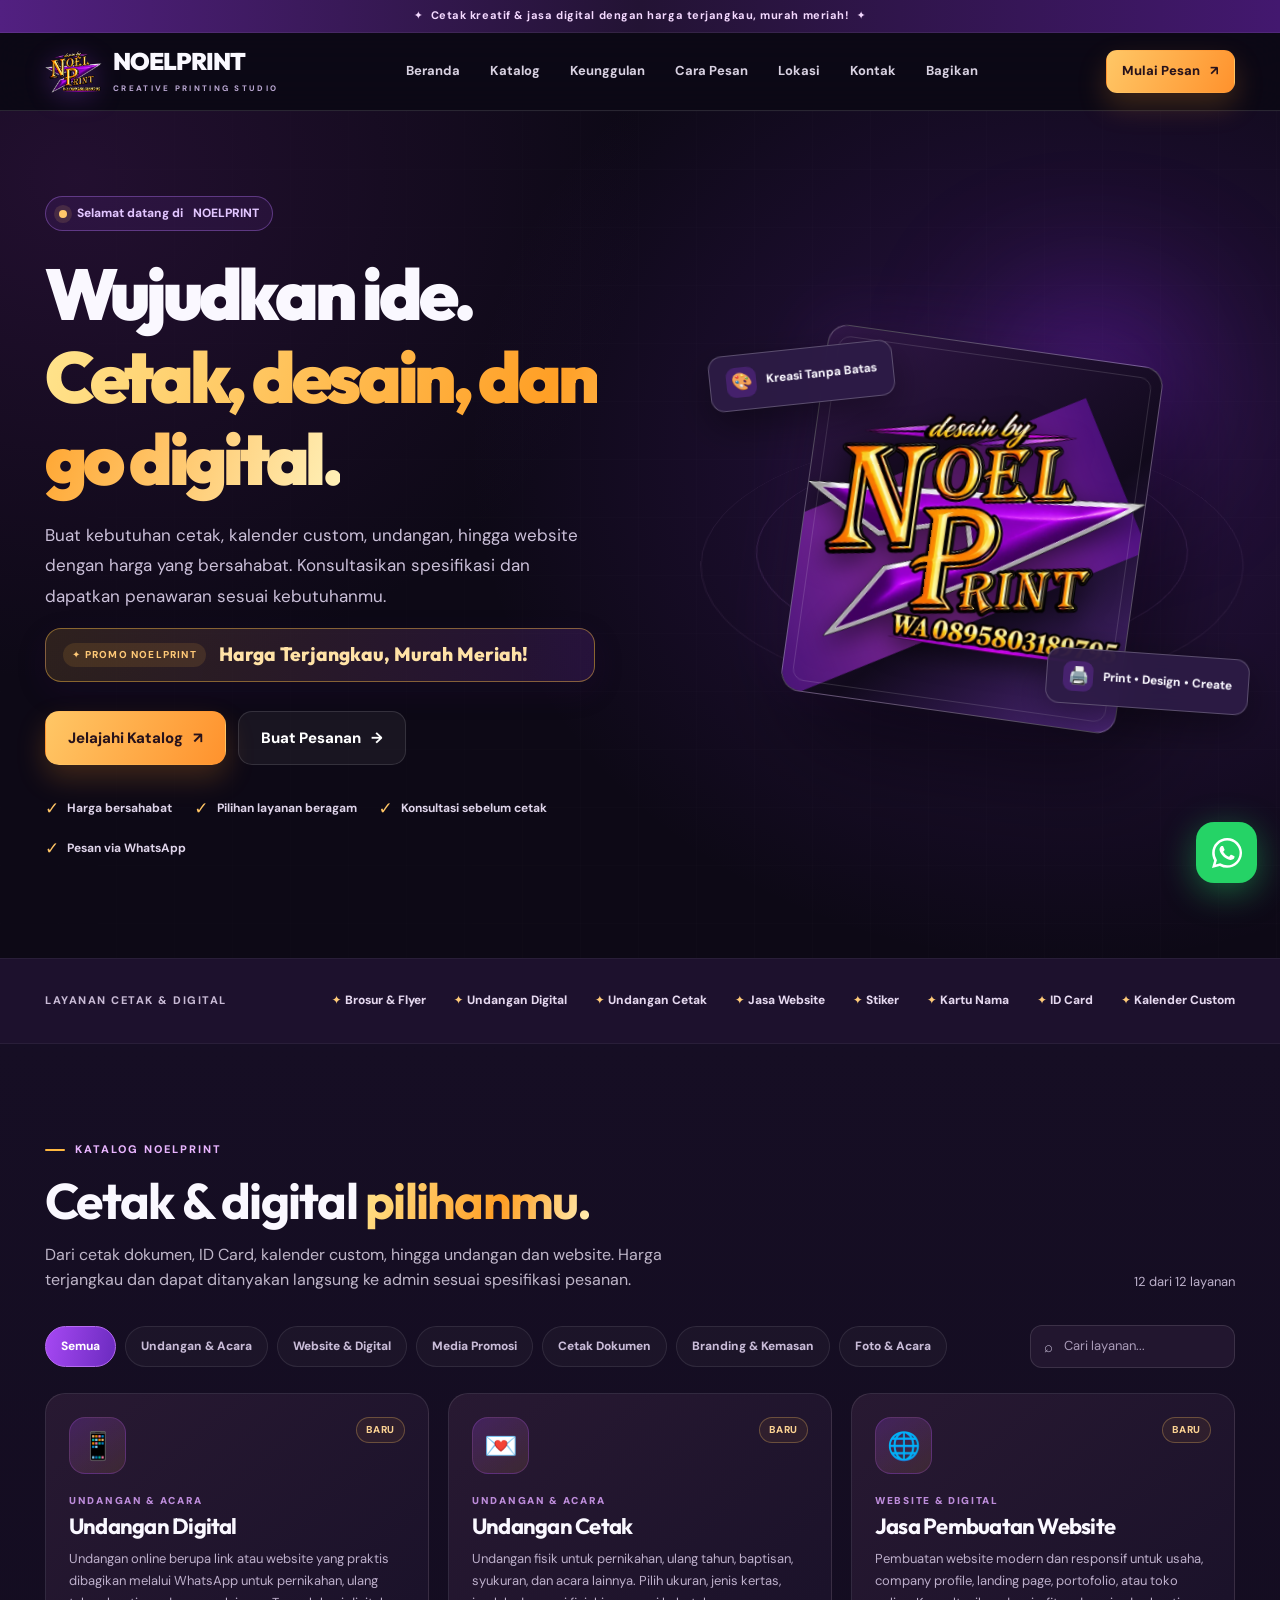
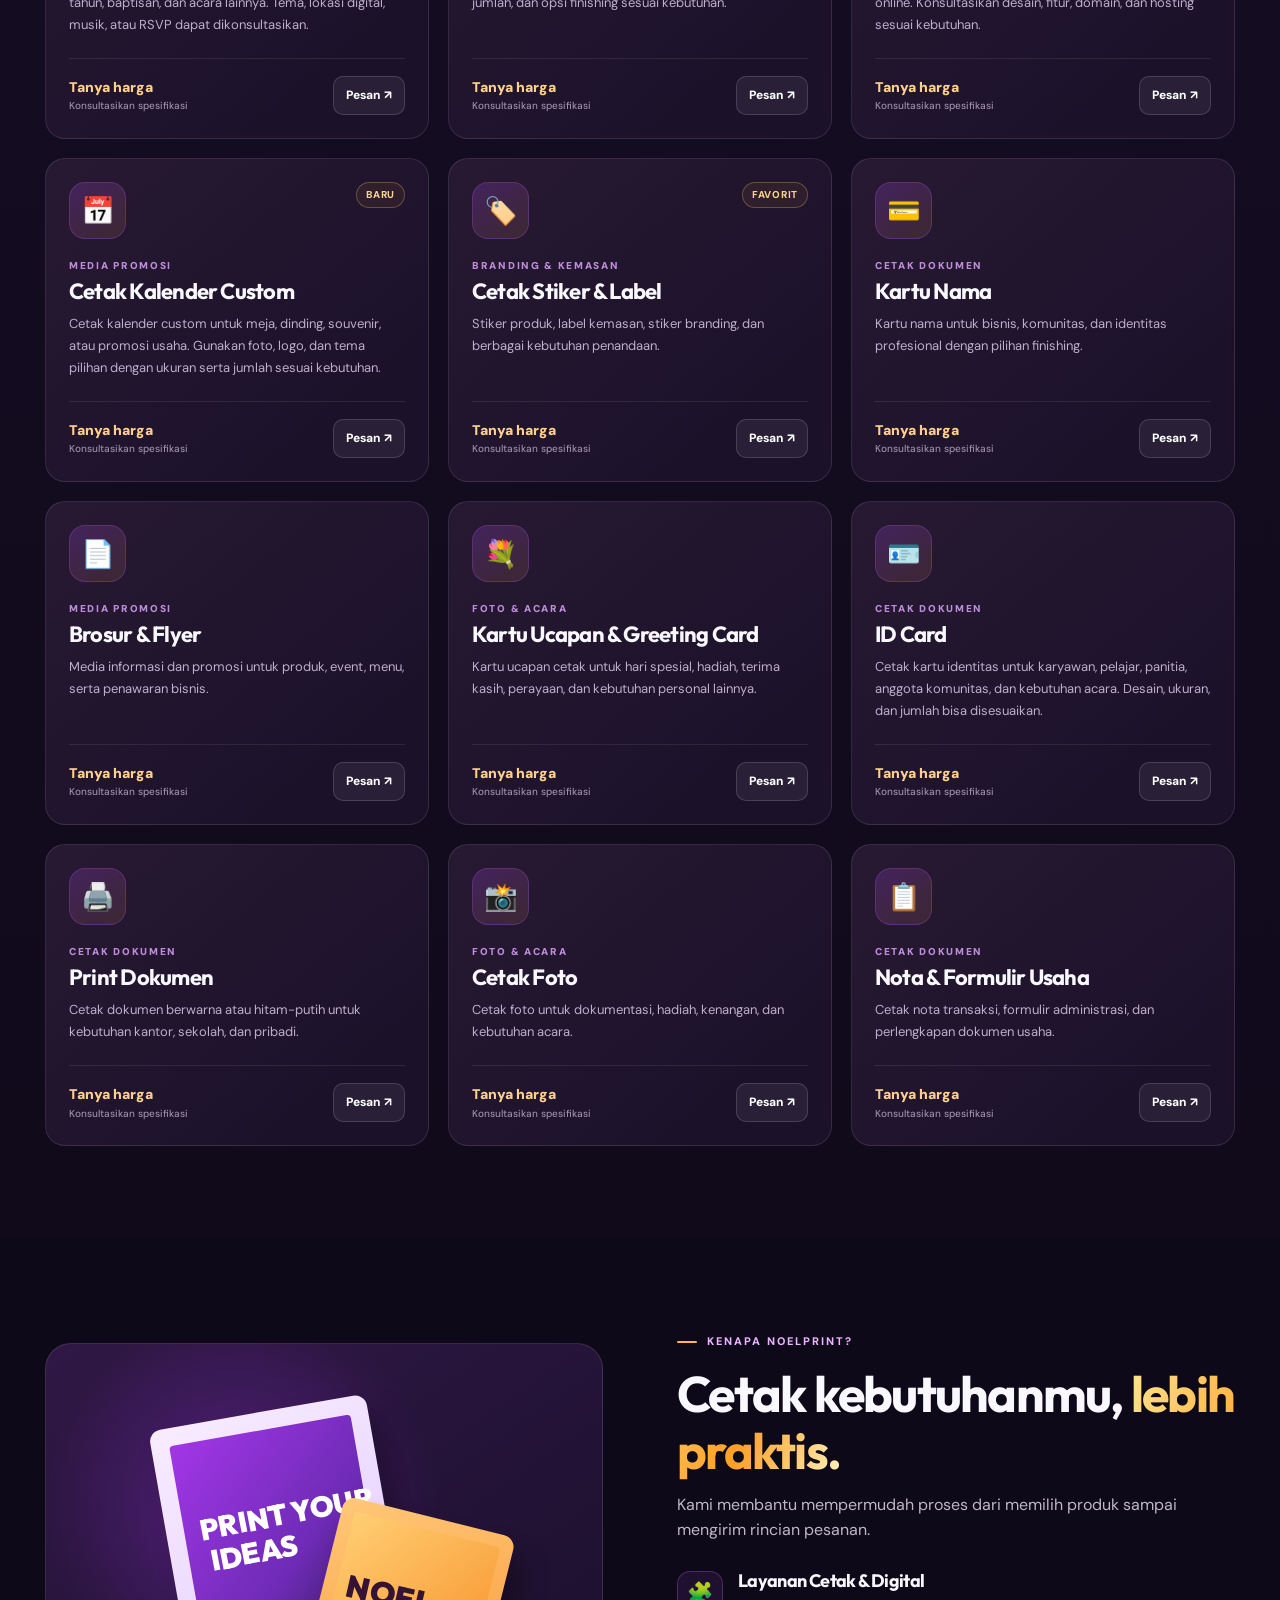
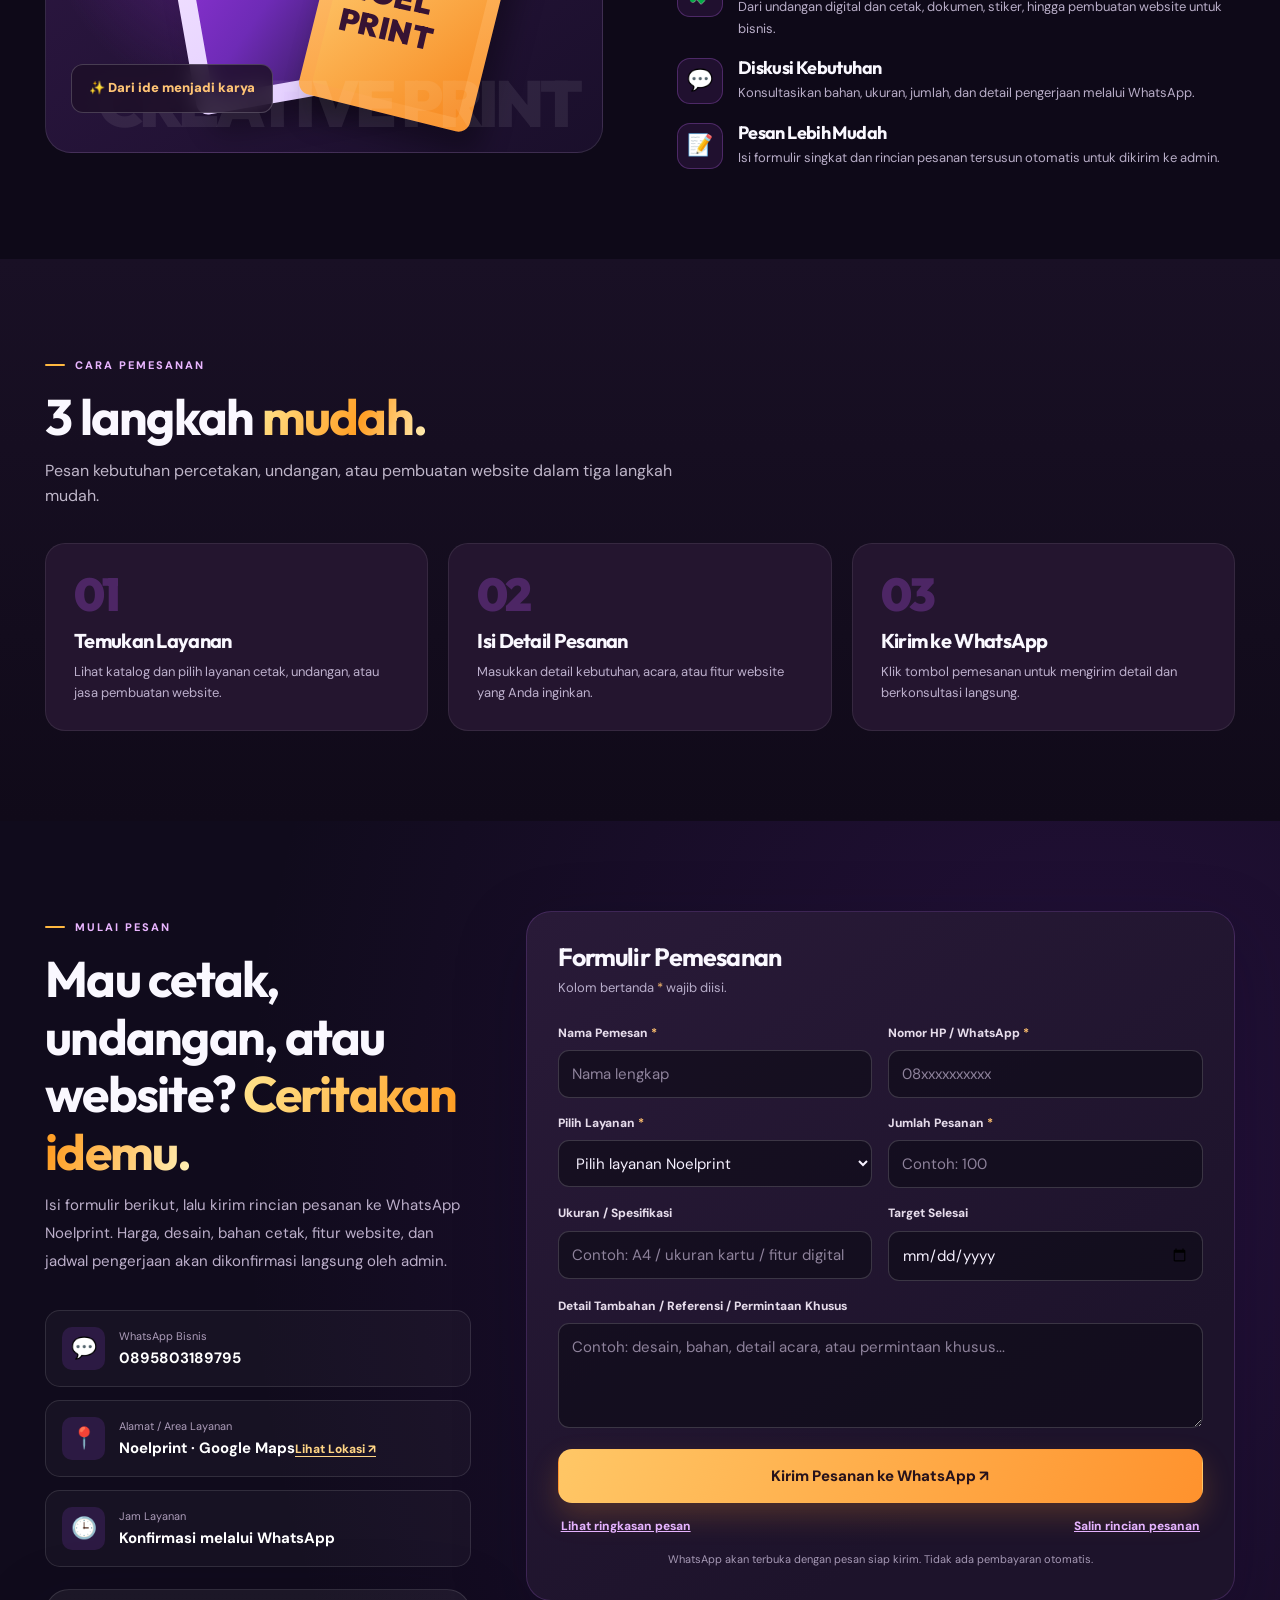
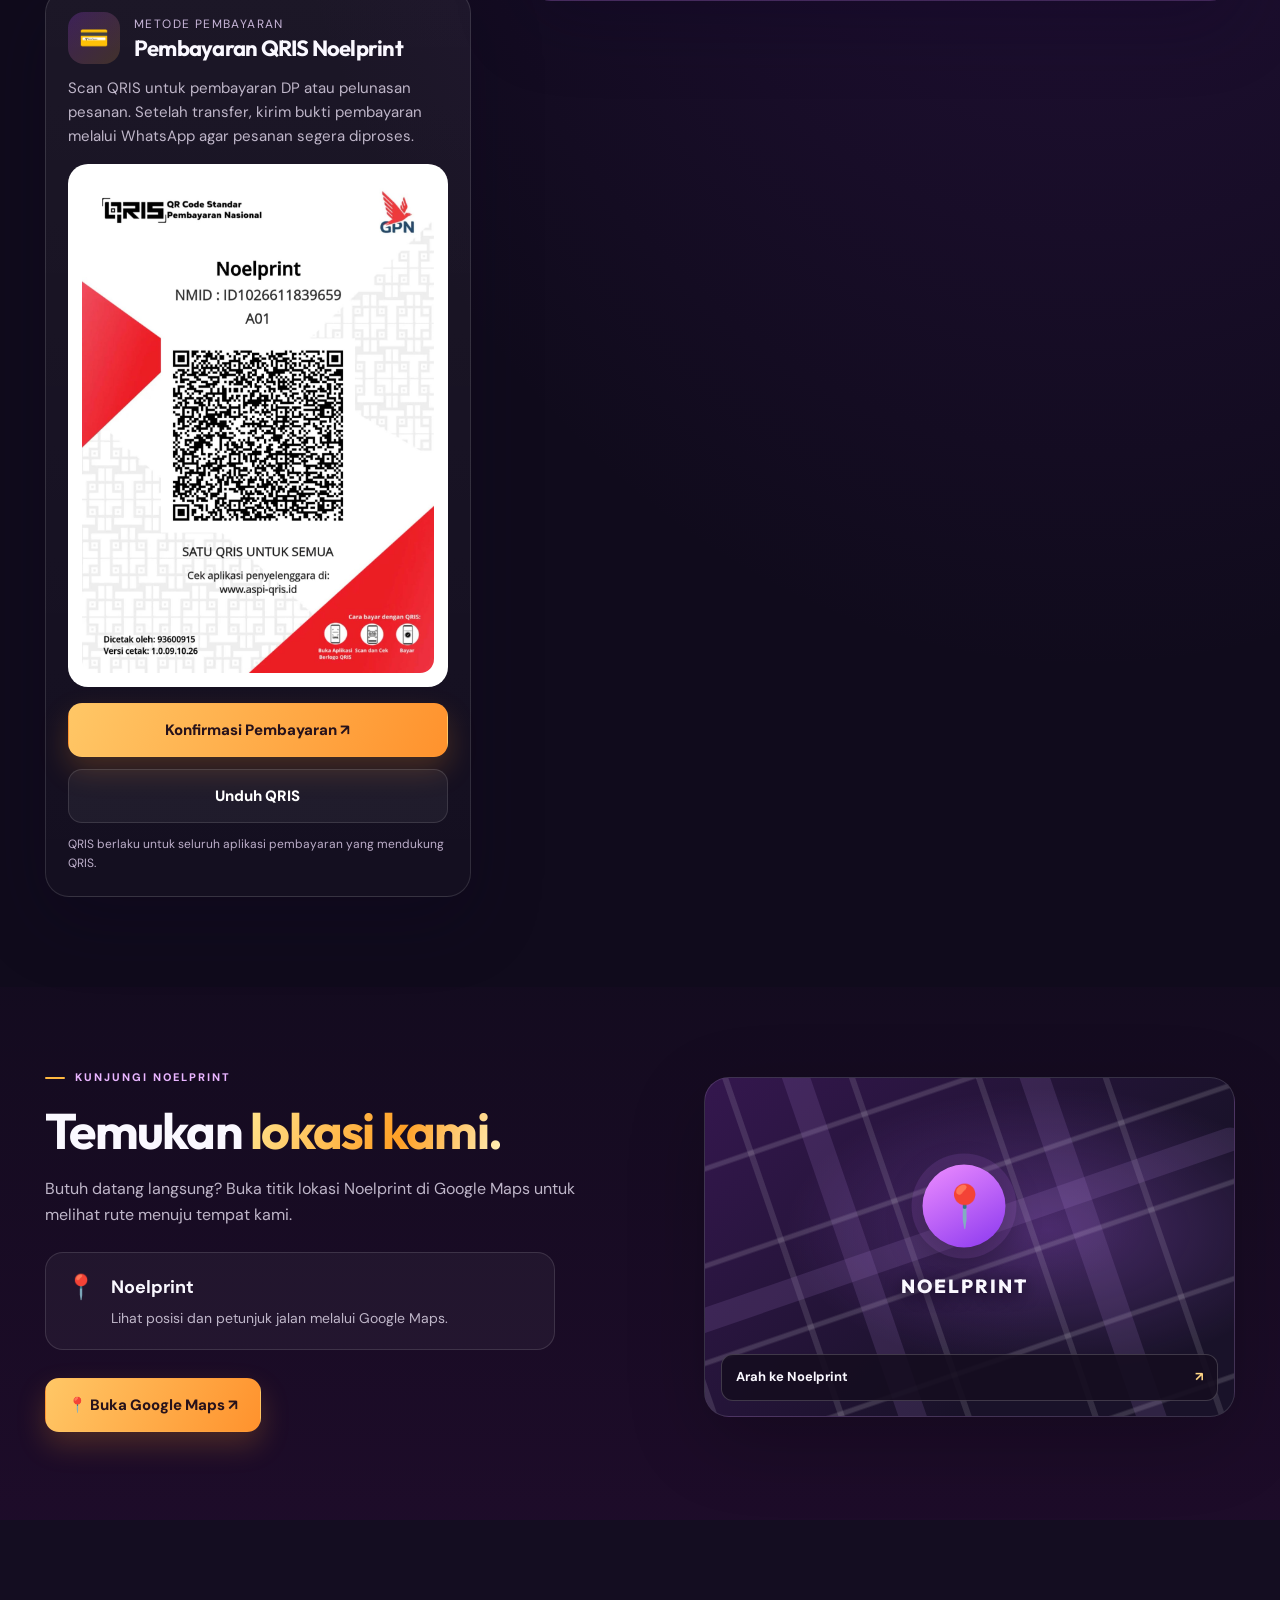
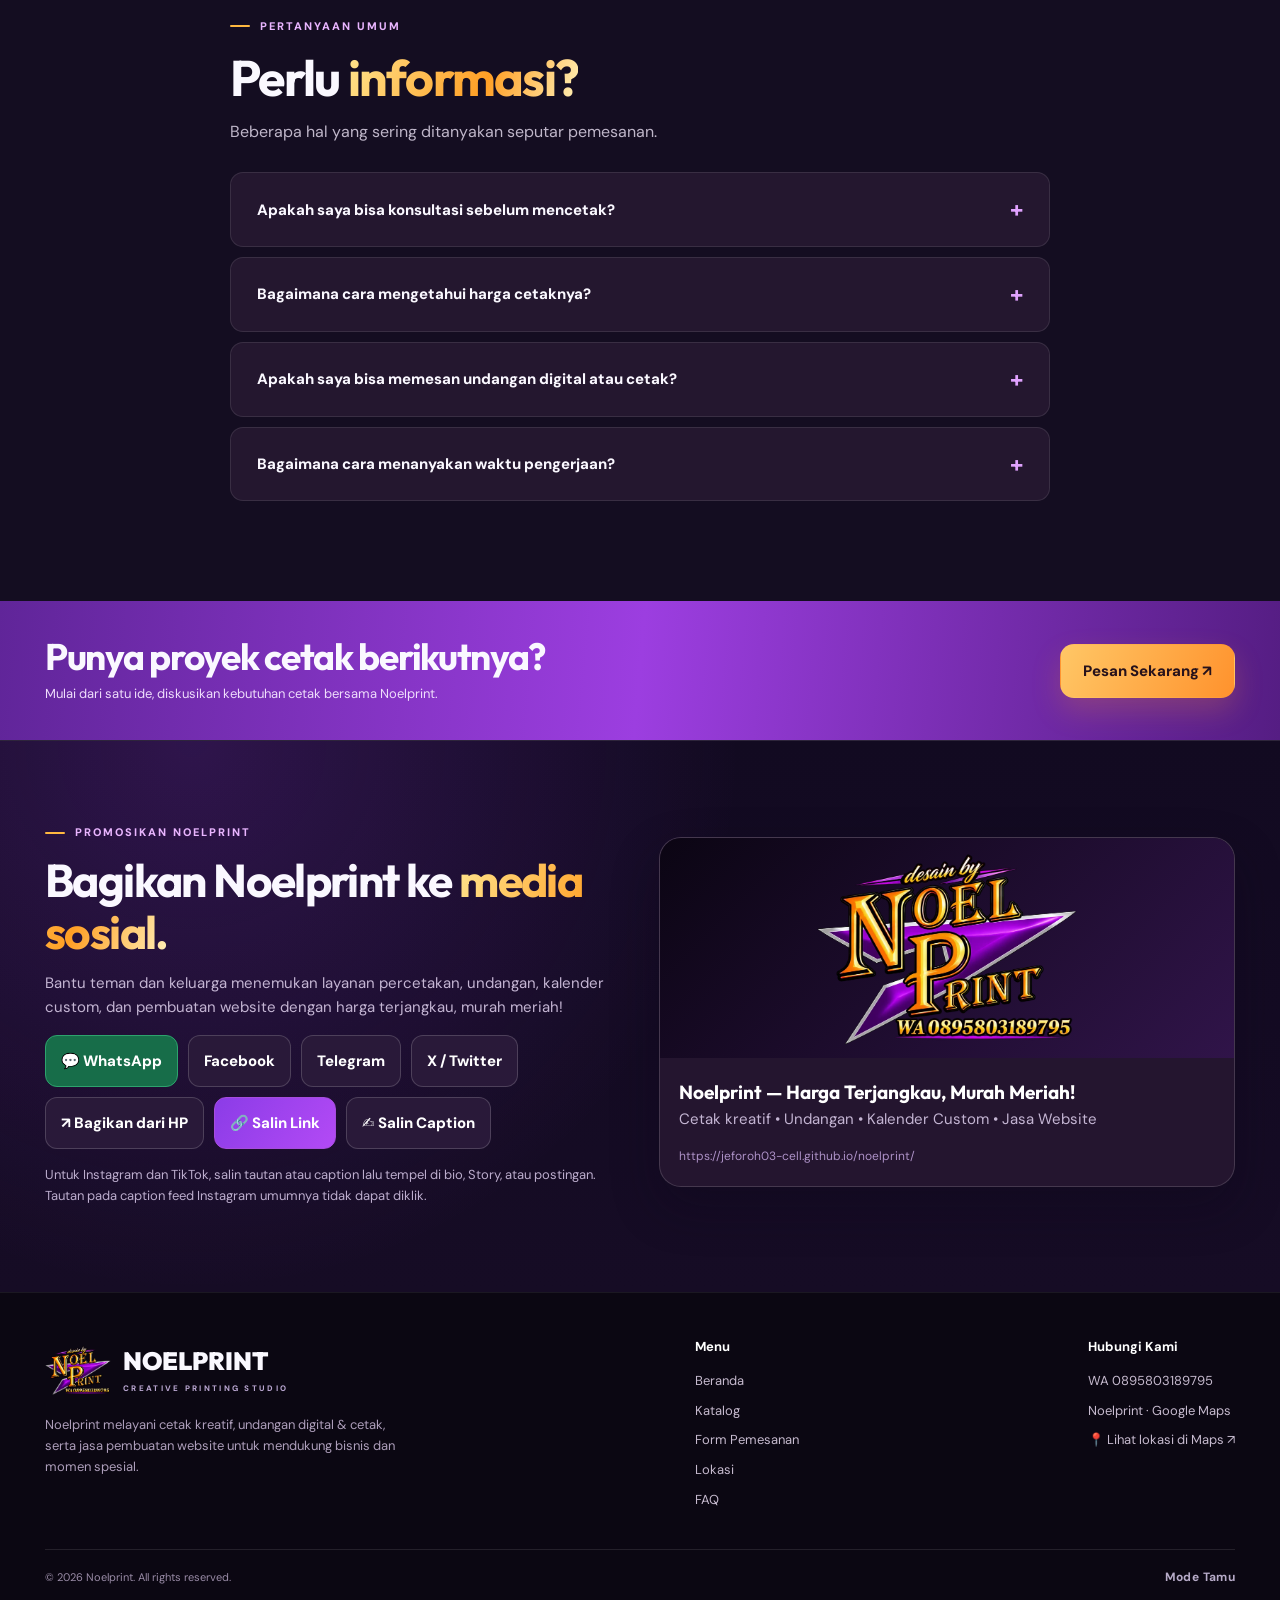
==== commit e61c2b39: "Enable Noelprint social media sharing and social preview metadata" ====
--- a/index.html
+++ b/index.html
@@ -6,6 +6,21 @@
 <meta name="theme-color" content="#140b20" />
 <meta name="description" content="Noelprint — jasa pembuatan website, undangan digital, undangan cetak, dan percetakan. Lihat katalog dan pesan langsung melalui WhatsApp." />
 <title>Noelprint | Percetakan & Kreatif</title>
+<link rel="canonical" href="https://jeforoh03-cell.github.io/noelprint/" />
+<meta property="og:locale" content="id_ID" />
+<meta property="og:type" content="website" />
+<meta property="og:site_name" content="Noelprint" />
+<meta property="og:title" content="Noelprint — Cetak & Desain Harga Terjangkau" />
+<meta property="og:description" content="Cetak ID Card, kalender custom, stiker, undangan digital & cetak, hingga jasa pembuatan website. Harga terjangkau, murah meriah! Pesan via WhatsApp." />
+<meta property="og:url" content="https://jeforoh03-cell.github.io/noelprint/" />
+<meta property="og:image" content="https://jeforoh03-cell.github.io/noelprint/social-preview.webp" />
+<meta property="og:image:secure_url" content="https://jeforoh03-cell.github.io/noelprint/social-preview.webp" />
+<meta property="og:image:type" content="image/webp" />
+<meta property="og:image:alt" content="Logo Noelprint — Percetakan dan Jasa Digital" />
+<meta name="twitter:card" content="summary_large_image" />
+<meta name="twitter:title" content="Noelprint — Cetak & Desain Harga Terjangkau" />
+<meta name="twitter:description" content="Cetak kreatif, undangan, kalender custom & website. Harga terjangkau, murah meriah!" />
+<meta name="twitter:image" content="https://jeforoh03-cell.github.io/noelprint/social-preview.webp" />
 <style>
 @import url('https://fonts.googleapis.com/css2?family=DM+Sans:wght@400;500;600;700;800&family=Outfit:wght@400;500;600;700;800;900&display=swap');
 :root{--bg:#0d0916;--bg2:#160e25;--panel:#20152e;--purple:#a843f7;--accent:#a943f7;--yellow:#ffb840;--text:#faf8ff;--muted:#bfb6c9;--stroke:rgba(255,255,255,.12);--shadow:0 24px 70px rgba(12,3,31,.25);--radius:22px}
@@ -53,16 +68,32 @@
 .hero-promo-label{font-weight:800;letter-spacing:1.2px;font-size:10px;color:#ffc977;background:rgba(255,180,58,.12);padding:4px 9px;border-radius:999px;white-space:nowrap}
 #heroPromotion{font-family:'Outfit','DM Sans',sans-serif;font-size:clamp(16px,1.5vw,20px);font-weight:800;line-height:1.35}
 @media(max-width:600px){.hero-promo{padding:12px 13px;gap:8px}.hero-promo-label{font-size:10px}}
-.guest-label{font-size:12px;color:#b7abc8;font-weight:700;letter-spacing:.03em}</style>
+.guest-label{font-size:12px;color:#b7abc8;font-weight:700;letter-spacing:.03em}
+.social-share{padding:76px 0 85px;background:radial-gradient(circle at 15% 0%,rgba(161,63,246,.20),transparent 45%),linear-gradient(180deg,#120a21,#160c25);border-top:1px solid rgba(255,255,255,.1)}
+.social-share-inner{display:grid;grid-template-columns:minmax(0,1fr) minmax(300px,1fr);gap:38px;align-items:center}
+.social-share h2{font-size:clamp(29px,3.7vw,46px);margin:12px 0 12px}.social-share p{color:#c4b5d3;margin:0 0 16px}
+.share-pills{display:flex;flex-wrap:wrap;gap:10px}
+.share-link{border:1px solid rgba(255,255,255,.17);color:#fff;border-radius:12px;background:#291939;padding:13px 15px;font-weight:800;text-align:center;display:inline-flex;justify-content:center;align-items:center;gap:8px;min-height:48px;transition:background .15s ease,border-color .15s}
+.share-link:hover{background:#3c2551;border-color:#c77cfe}.share-link:focus-visible{outline:3px solid #ffb840;outline-offset:3px}
+.share-link.wa-share{background:#176d49;border-color:#2da36d}.share-link.wa-share:hover{background:#148351}
+.share-link.copy-share{background:linear-gradient(125deg,#8b3ce7,#b34af5);border-color:#a64cdd}
+.share-preview{border:1px solid rgba(255,255,255,.15);border-radius:22px;overflow:hidden;background:#24152f;box-shadow:0 20px 48px #0c061b50}
+.share-preview img{display:block;width:100%;height:220px;object-fit:contain;background:linear-gradient(135deg,#0b0513,#301449);padding:12px}
+.share-preview-body{padding:19px}.share-preview-body strong{font-family:'Outfit',sans-serif;font-size:19px;display:block;color:#fff}
+.share-url{margin:7px 0 0!important;font-size:12px;color:#ad91c7!important;word-break:break-word}
+.share-help{margin:16px 0 0!important;font-size:13px;color:#bcadcd!important}
+@media(max-width:800px){.social-share{padding:64px 0}.social-share-inner{grid-template-columns:1fr;gap:26px}.share-preview img{height:180px}.share-link{flex:1 1 130px}}
+
+</style>
 </head>
 <body>
 <script id="noelprint-initial-data" type="application/json">{"name":"Noelprint","announcement":"Cetak kreatif & jasa digital dengan harga terjangkau, murah meriah!","headline":"Cetak, desain, dan go digital.","description":"Buat kebutuhan cetak, kalender custom, undangan, hingga website dengan harga yang bersahabat. Konsultasikan spesifikasi dan dapatkan penawaran sesuai kebutuhanmu.","footer":"Noelprint melayani cetak kreatif, undangan digital & cetak, serta jasa pembuatan website untuk mendukung bisnis dan momen spesial.","wa":"0895803189795","waEnabled":true,"address":"","hours":"","instagram":"","accent":"#a943f7","logo":"[data-uri]","services":[{"id":"undangan-digital","title":"Undangan Digital","category":"Undangan & Acara","icon":"📱","description":"Undangan online berupa link atau website yang praktis dibagikan melalui WhatsApp untuk pernikahan, ulang tahun, baptisan, dan acara lainnya. Tema, lokasi digital, musik, atau RSVP dapat dikonsultasikan.","price":"","unit":"undangan","badge":"BARU"},{"id":"undangan-cetak","title":"Undangan Cetak","category":"Undangan & Acara","icon":"💌","description":"Undangan fisik untuk pernikahan, ulang tahun, baptisan, syukuran, dan acara lainnya. Pilih ukuran, jenis kertas, jumlah, dan opsi finishing sesuai kebutuhan.","price":"","unit":"pcs","badge":"BARU"},{"id":"website","title":"Jasa Pembuatan Website","category":"Website & Digital","icon":"🌐","description":"Pembuatan website modern dan responsif untuk usaha, company profile, landing page, portofolio, atau toko online. Konsultasikan desain, fitur, domain, dan hosting sesuai kebutuhan.","price":"","unit":"website","badge":"BARU"},{"id":"kalender-custom","title":"Cetak Kalender Custom","category":"Media Promosi","icon":"📅","description":"Cetak kalender custom untuk meja, dinding, souvenir, atau promosi usaha. Gunakan foto, logo, dan tema pilihan dengan ukuran serta jumlah sesuai kebutuhan.","price":"","unit":"pcs","badge":"BARU"},{"id":"stiker","title":"Cetak Stiker & Label","category":"Branding & Kemasan","icon":"🏷️","description":"Stiker produk, label kemasan, stiker branding, dan berbagai kebutuhan penandaan.","price":"","unit":"lembar","badge":"Favorit"},{"id":"kartu","title":"Kartu Nama","category":"Cetak Dokumen","icon":"💳","description":"Kartu nama untuk bisnis, komunitas, dan identitas profesional dengan pilihan finishing.","price":"","unit":"box","badge":""},{"id":"brosur","title":"Brosur & Flyer","category":"Media Promosi","icon":"📄","description":"Media informasi dan promosi untuk produk, event, menu, serta penawaran bisnis.","price":"","unit":"lembar","badge":""},{"id":"undangan","title":"Kartu Ucapan & Greeting Card","category":"Foto & Acara","icon":"💐","description":"Kartu ucapan cetak untuk hari spesial, hadiah, terima kasih, perayaan, dan kebutuhan personal lainnya.","price":"","unit":"pcs","badge":""},{"id":"idcard","title":"ID Card","category":"Cetak Dokumen","icon":"🪪","description":"Cetak kartu identitas untuk karyawan, pelajar, panitia, anggota komunitas, dan kebutuhan acara. Desain, ukuran, dan jumlah bisa disesuaikan.","price":"","unit":"pcs","badge":""},{"id":"dokumen","title":"Print Dokumen","category":"Cetak Dokumen","icon":"🖨️","description":"Cetak dokumen berwarna atau hitam-putih untuk kebutuhan kantor, sekolah, dan pribadi.","price":"","unit":"lembar","badge":""},{"id":"foto","title":"Cetak Foto","category":"Foto & Acara","icon":"📸","description":"Cetak foto untuk dokumentasi, hadiah, kenangan, dan kebutuhan acara.","price":"","unit":"lembar","badge":""},{"id":"nota","title":"Nota & Formulir Usaha","category":"Cetak Dokumen","icon":"📋","description":"Cetak nota transaksi, formulir administrasi, dan perlengkapan dokumen usaha.","price":"","unit":"buku","badge":""}],"qrisEnabled":true,"qrisTitle":"Pembayaran QRIS Noelprint","qrisInfo":"Scan QRIS untuk pembayaran DP atau pelunasan pesanan. Setelah transfer, kirim bukti pembayaran melalui WhatsApp agar pesanan segera diproses.","qrisImage":"[data-uri]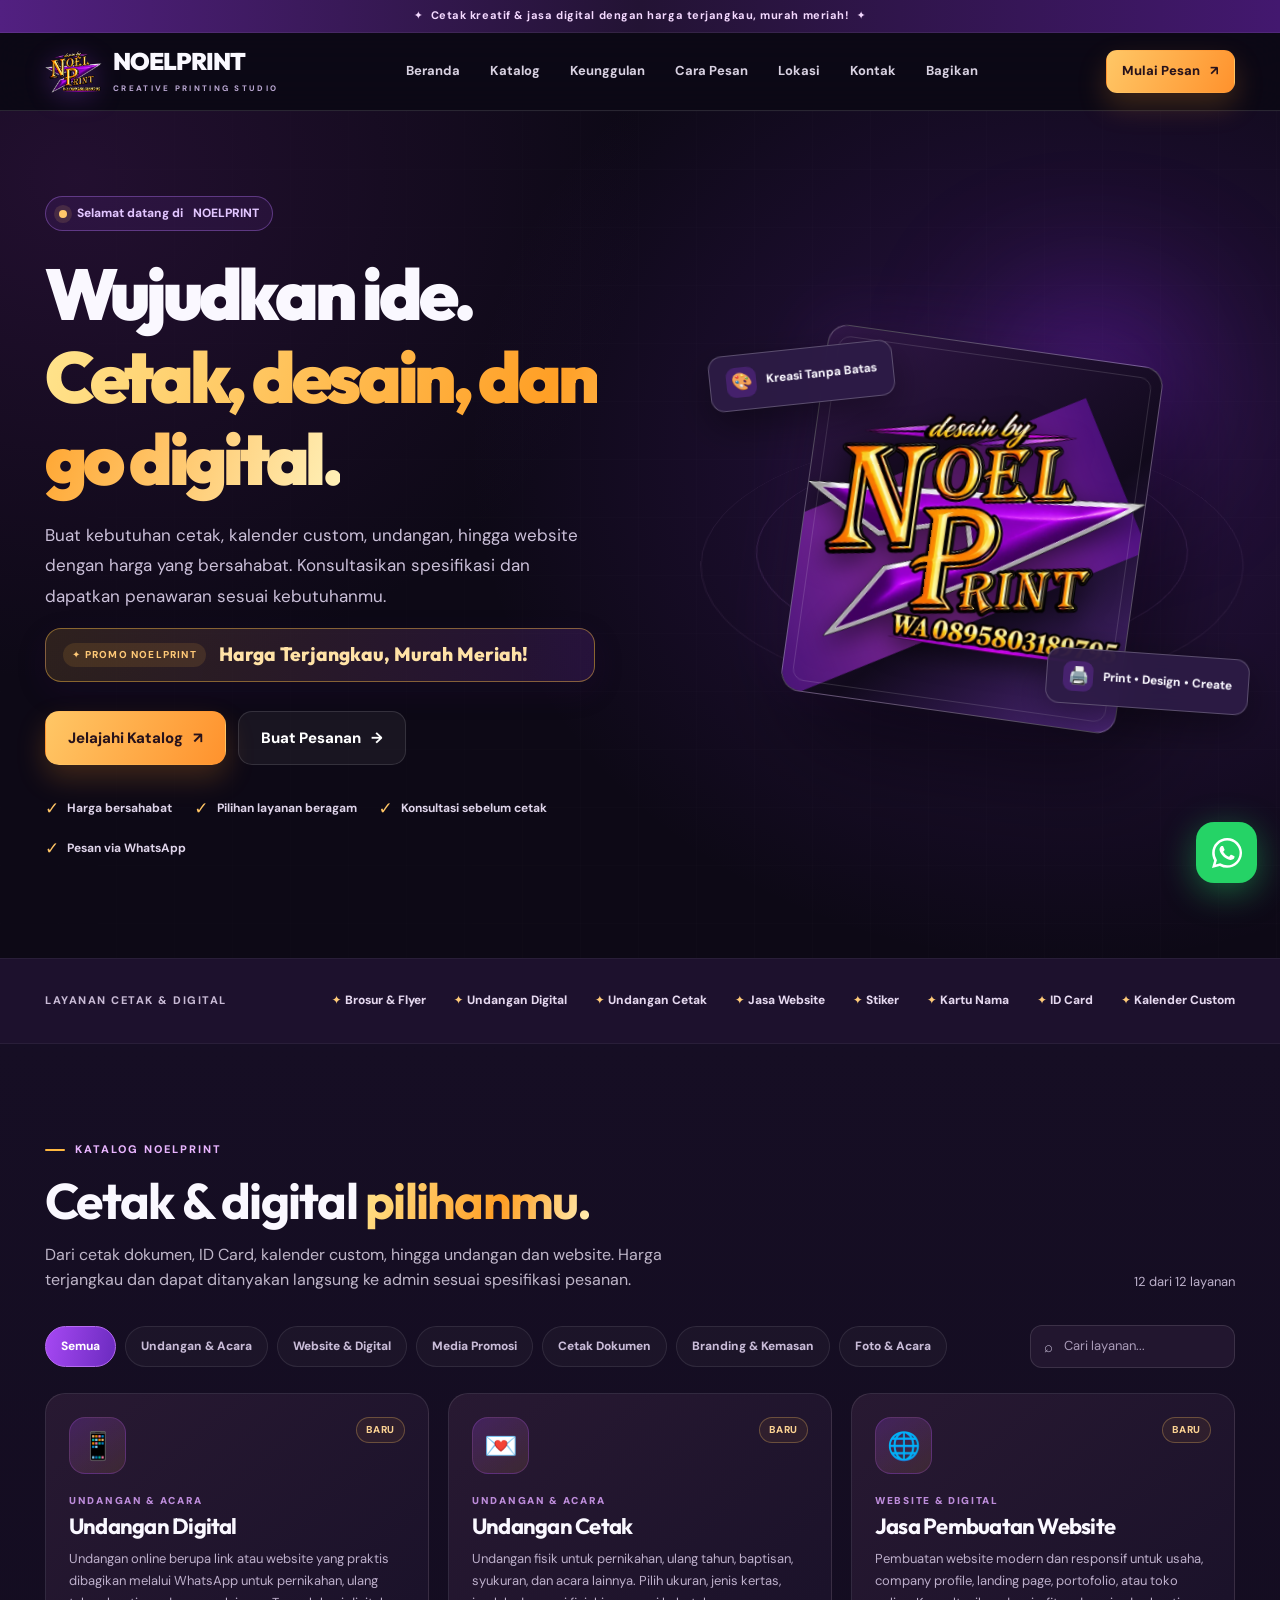
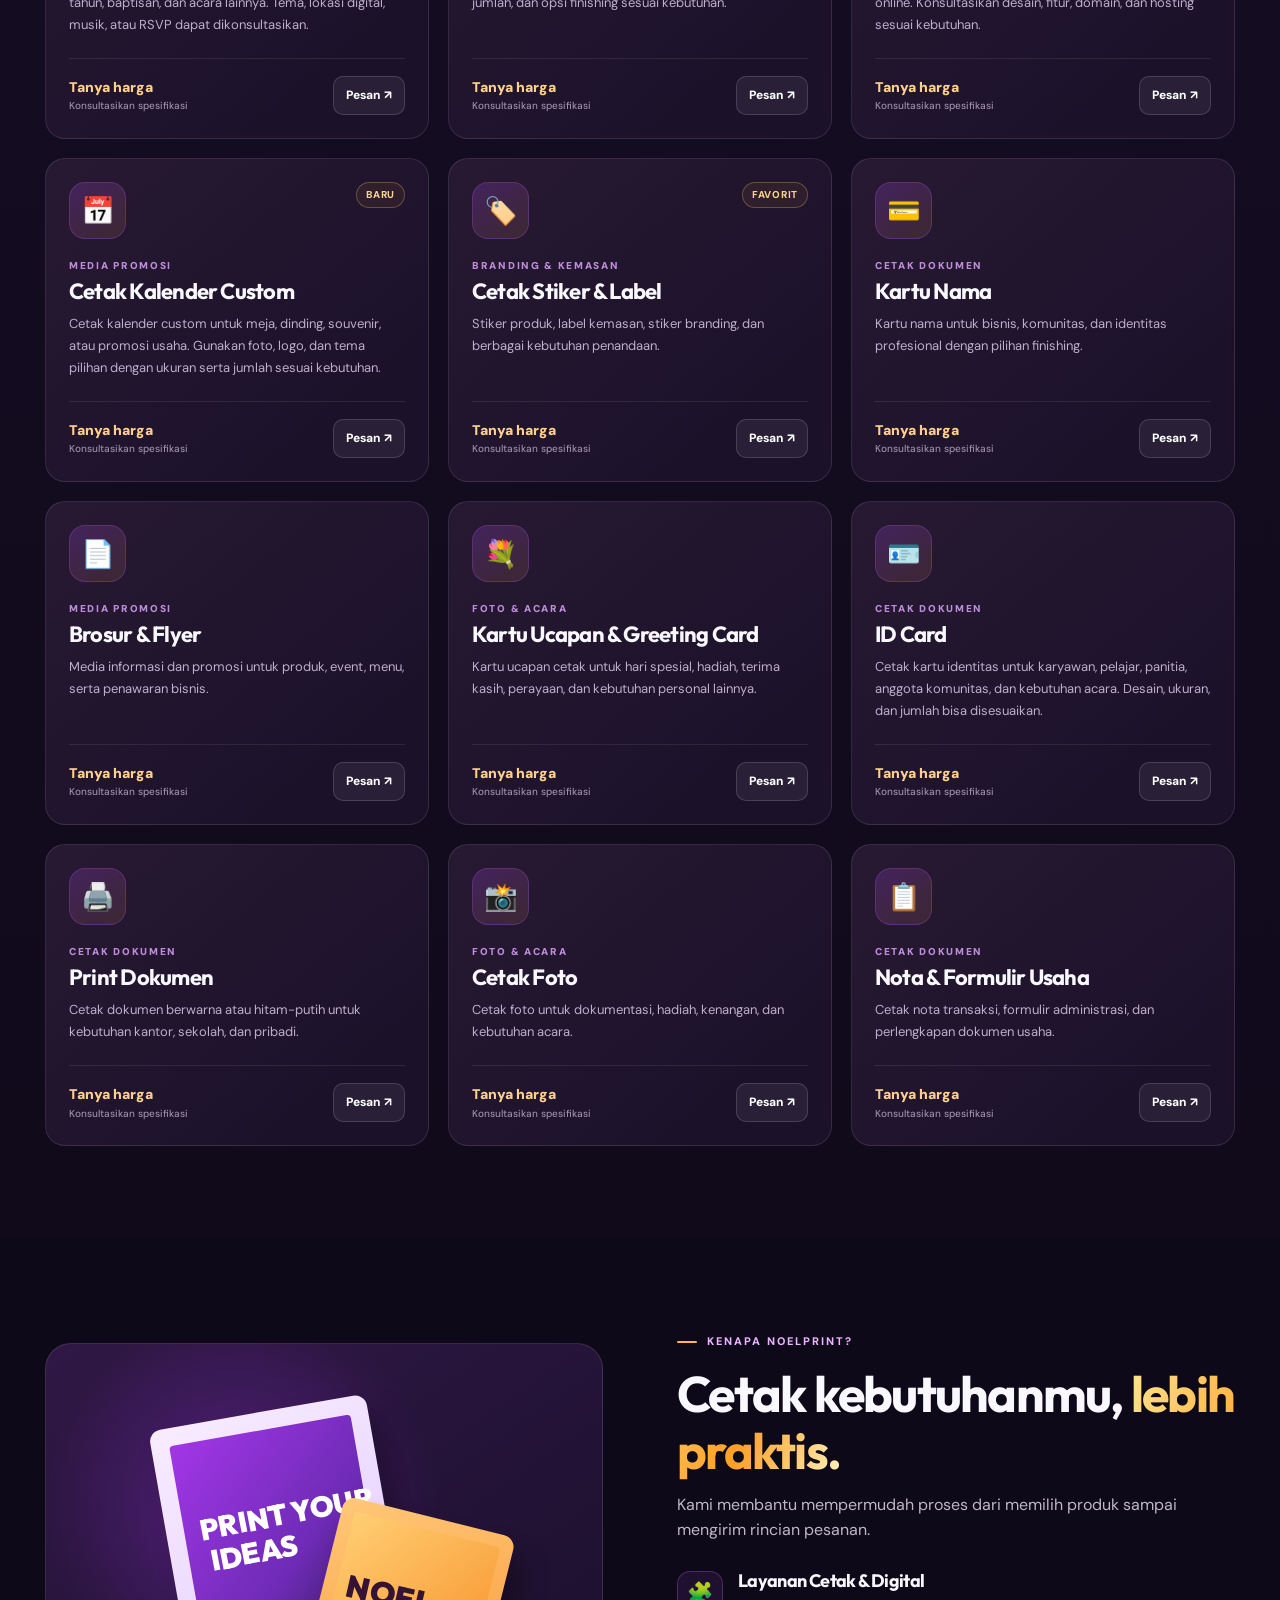
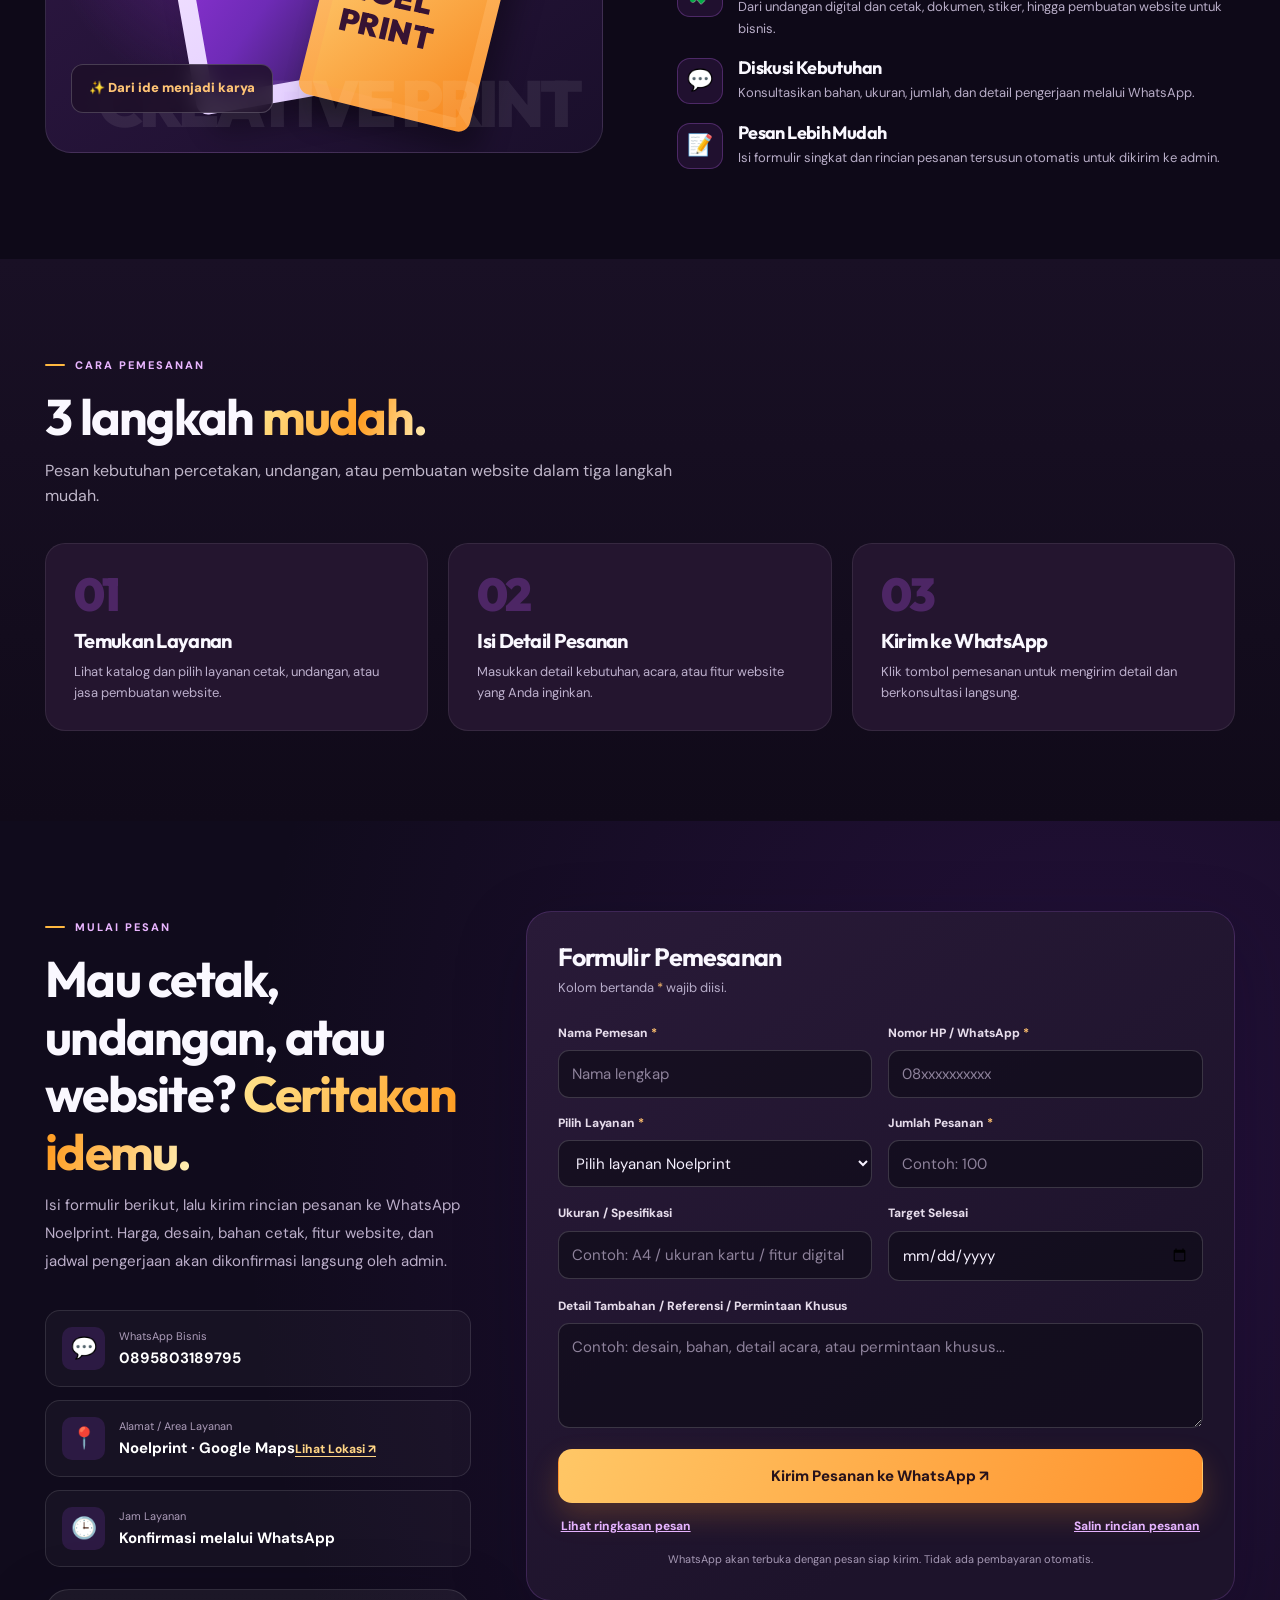
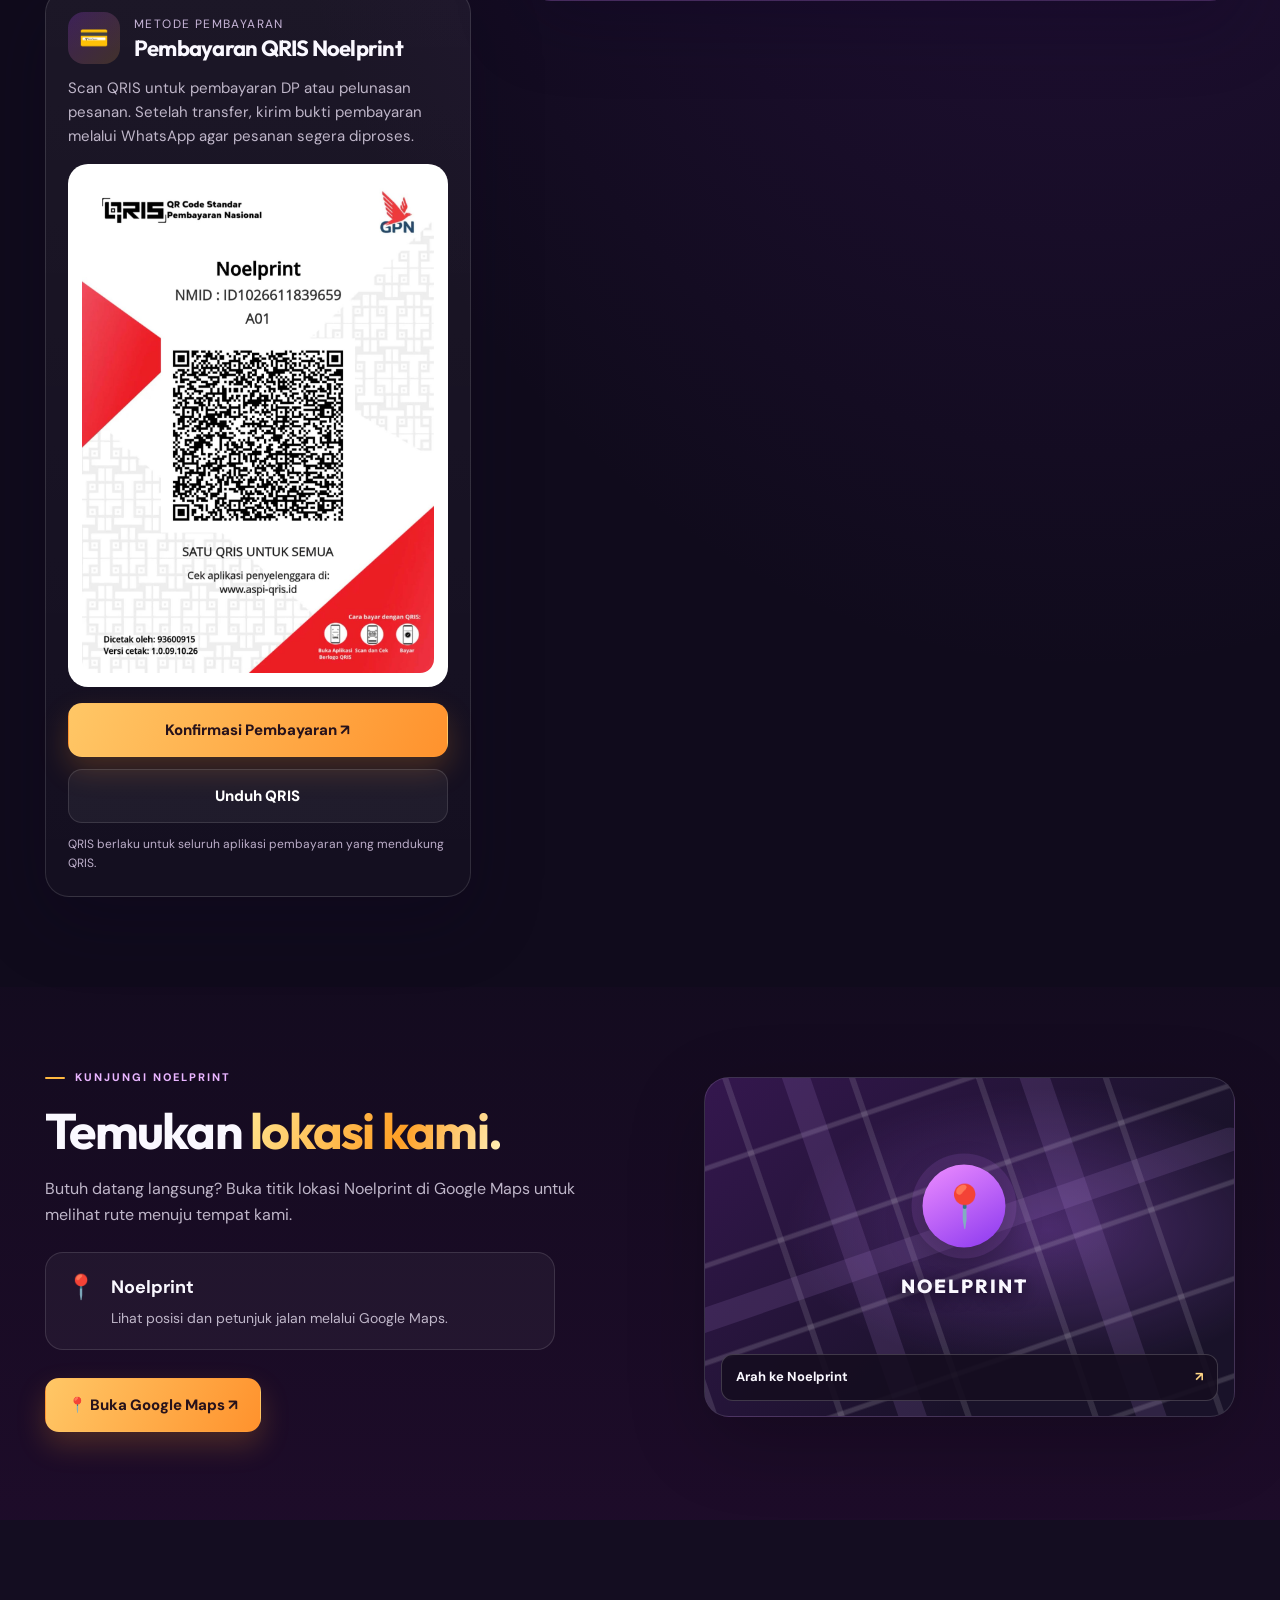
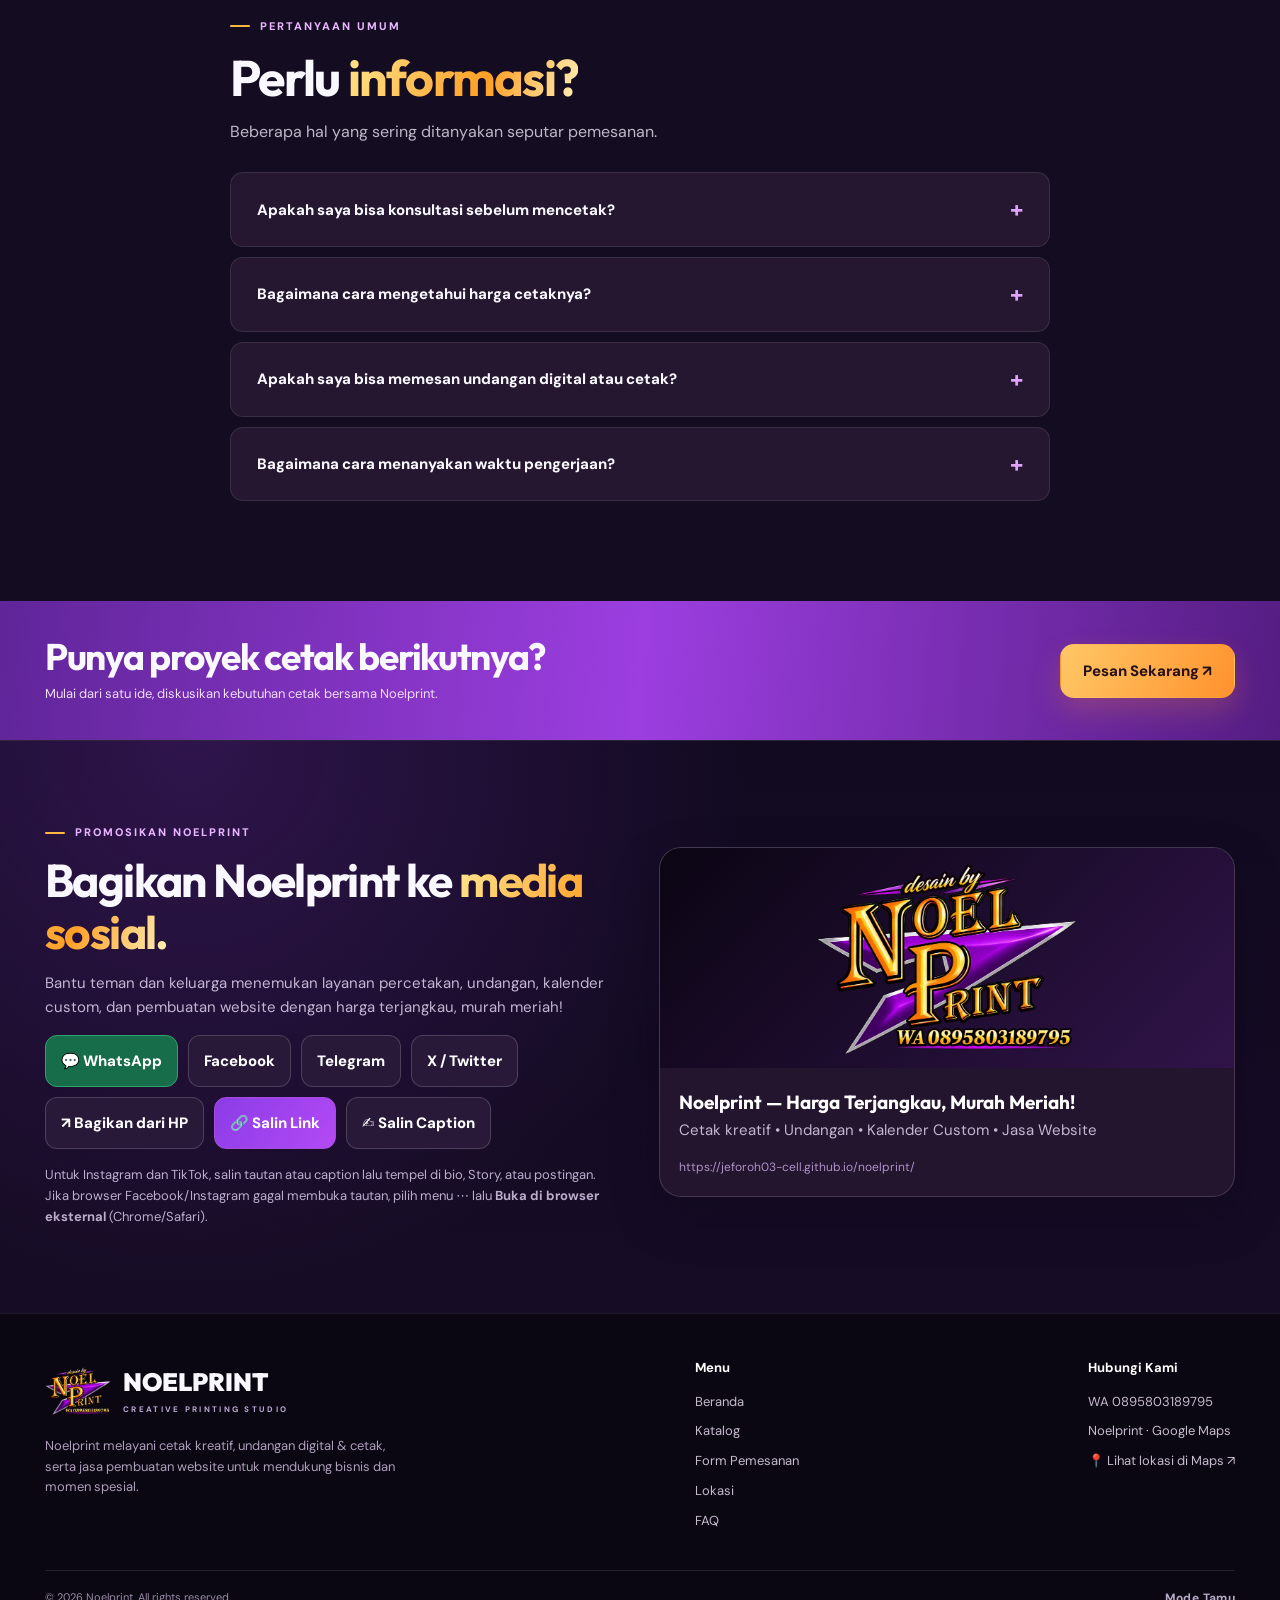
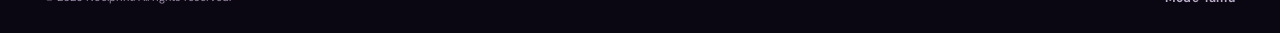
==== commit c534ab14: "Fix social app compatibility: smaller homepage and PNG Open Graph preview" ====
--- a/index.html
+++ b/index.html
@@ -13,14 +13,16 @@
 <meta property="og:title" content="Noelprint — Cetak & Desain Harga Terjangkau" />
 <meta property="og:description" content="Cetak ID Card, kalender custom, stiker, undangan digital & cetak, hingga jasa pembuatan website. Harga terjangkau, murah meriah! Pesan via WhatsApp." />
 <meta property="og:url" content="https://jeforoh03-cell.github.io/noelprint/" />
-<meta property="og:image" content="https://jeforoh03-cell.github.io/noelprint/social-preview.webp" />
-<meta property="og:image:secure_url" content="https://jeforoh03-cell.github.io/noelprint/social-preview.webp" />
-<meta property="og:image:type" content="image/webp" />
-<meta property="og:image:alt" content="Logo Noelprint — Percetakan dan Jasa Digital" />
+<meta property="og:image" content="https://jeforoh03-cell.github.io/noelprint/social-preview.png?v=3" />
+<meta property="og:image:secure_url" content="https://jeforoh03-cell.github.io/noelprint/social-preview.png?v=3" />
+<meta property="og:image:type" content="image/png" />
+<meta property="og:image:width" content="1200" />
+<meta property="og:image:height" content="630" />
+<meta property="og:image:alt" content="Noelprint — Percetakan, Undangan, Kalender Custom dan Website" />
 <meta name="twitter:card" content="summary_large_image" />
 <meta name="twitter:title" content="Noelprint — Cetak & Desain Harga Terjangkau" />
 <meta name="twitter:description" content="Cetak kreatif, undangan, kalender custom & website. Harga terjangkau, murah meriah!" />
-<meta name="twitter:image" content="https://jeforoh03-cell.github.io/noelprint/social-preview.webp" />
+<meta name="twitter:image" content="https://jeforoh03-cell.github.io/noelprint/social-preview.png?v=3" />
 <style>
 @import url('https://fonts.googleapis.com/css2?family=DM+Sans:wght@400;500;600;700;800&family=Outfit:wght@400;500;600;700;800;900&display=swap');
 :root{--bg:#0d0916;--bg2:#160e25;--panel:#20152e;--purple:#a843f7;--accent:#a943f7;--yellow:#ffb840;--text:#faf8ff;--muted:#bfb6c9;--stroke:rgba(255,255,255,.12);--shadow:0 24px 70px rgba(12,3,31,.25);--radius:22px}
@@ -87,15 +89,15 @@
 </style>
 </head>
 <body>
-<script id="noelprint-initial-data" type="application/json">{"name":"Noelprint","announcement":"Cetak kreatif & jasa digital dengan harga terjangkau, murah meriah!","headline":"Cetak, desain, dan go digital.","description":"Buat kebutuhan cetak, kalender custom, undangan, hingga website dengan harga yang bersahabat. Konsultasikan spesifikasi dan dapatkan penawaran sesuai kebutuhanmu.","footer":"Noelprint melayani cetak kreatif, undangan digital & cetak, serta jasa pembuatan website untuk mendukung bisnis dan momen spesial.","wa":"0895803189795","waEnabled":true,"address":"","hours":"","instagram":"","accent":"#a943f7","logo":"[data-uri]","services":[{"id":"undangan-digital","title":"Undangan Digital","category":"Undangan & Acara","icon":"📱","description":"Undangan online berupa link atau website yang praktis dibagikan melalui WhatsApp untuk pernikahan, ulang tahun, baptisan, dan acara lainnya. Tema, lokasi digital, musik, atau RSVP dapat dikonsultasikan.","price":"","unit":"undangan","badge":"BARU"},{"id":"undangan-cetak","title":"Undangan Cetak","category":"Undangan & Acara","icon":"💌","description":"Undangan fisik untuk pernikahan, ulang tahun, baptisan, syukuran, dan acara lainnya. Pilih ukuran, jenis kertas, jumlah, dan opsi finishing sesuai kebutuhan.","price":"","unit":"pcs","badge":"BARU"},{"id":"website","title":"Jasa Pembuatan Website","category":"Website & Digital","icon":"🌐","description":"Pembuatan website modern dan responsif untuk usaha, company profile, landing page, portofolio, atau toko online. Konsultasikan desain, fitur, domain, dan hosting sesuai kebutuhan.","price":"","unit":"website","badge":"BARU"},{"id":"kalender-custom","title":"Cetak Kalender Custom","category":"Media Promosi","icon":"📅","description":"Cetak kalender custom untuk meja, dinding, souvenir, atau promosi usaha. Gunakan foto, logo, dan tema pilihan dengan ukuran serta jumlah sesuai kebutuhan.","price":"","unit":"pcs","badge":"BARU"},{"id":"stiker","title":"Cetak Stiker & Label","category":"Branding & Kemasan","icon":"🏷️","description":"Stiker produk, label kemasan, stiker branding, dan berbagai kebutuhan penandaan.","price":"","unit":"lembar","badge":"Favorit"},{"id":"kartu","title":"Kartu Nama","category":"Cetak Dokumen","icon":"💳","description":"Kartu nama untuk bisnis, komunitas, dan identitas profesional dengan pilihan finishing.","price":"","unit":"box","badge":""},{"id":"brosur","title":"Brosur & Flyer","category":"Media Promosi","icon":"📄","description":"Media informasi dan promosi untuk produk, event, menu, serta penawaran bisnis.","price":"","unit":"lembar","badge":""},{"id":"undangan","title":"Kartu Ucapan & Greeting Card","category":"Foto & Acara","icon":"💐","description":"Kartu ucapan cetak untuk hari spesial, hadiah, terima kasih, perayaan, dan kebutuhan personal lainnya.","price":"","unit":"pcs","badge":""},{"id":"idcard","title":"ID Card","category":"Cetak Dokumen","icon":"🪪","description":"Cetak kartu identitas untuk karyawan, pelajar, panitia, anggota komunitas, dan kebutuhan acara. Desain, ukuran, dan jumlah bisa disesuaikan.","price":"","unit":"pcs","badge":""},{"id":"dokumen","title":"Print Dokumen","category":"Cetak Dokumen","icon":"🖨️","description":"Cetak dokumen berwarna atau hitam-putih untuk kebutuhan kantor, sekolah, dan pribadi.","price":"","unit":"lembar","badge":""},{"id":"foto","title":"Cetak Foto","category":"Foto & Acara","icon":"📸","description":"Cetak foto untuk dokumentasi, hadiah, kenangan, dan kebutuhan acara.","price":"","unit":"lembar","badge":""},{"id":"nota","title":"Nota & Formulir Usaha","category":"Cetak Dokumen","icon":"📋","description":"Cetak nota transaksi, formulir administrasi, dan perlengkapan dokumen usaha.","price":"","unit":"buku","badge":""}],"qrisEnabled":true,"qrisTitle":"Pembayaran QRIS Noelprint","qrisInfo":"Scan QRIS untuk pembayaran DP atau pelunasan pesanan. Setelah transfer, kirim bukti pembayaran melalui WhatsApp agar pesanan segera diproses.","qrisImage":"[data-uri]